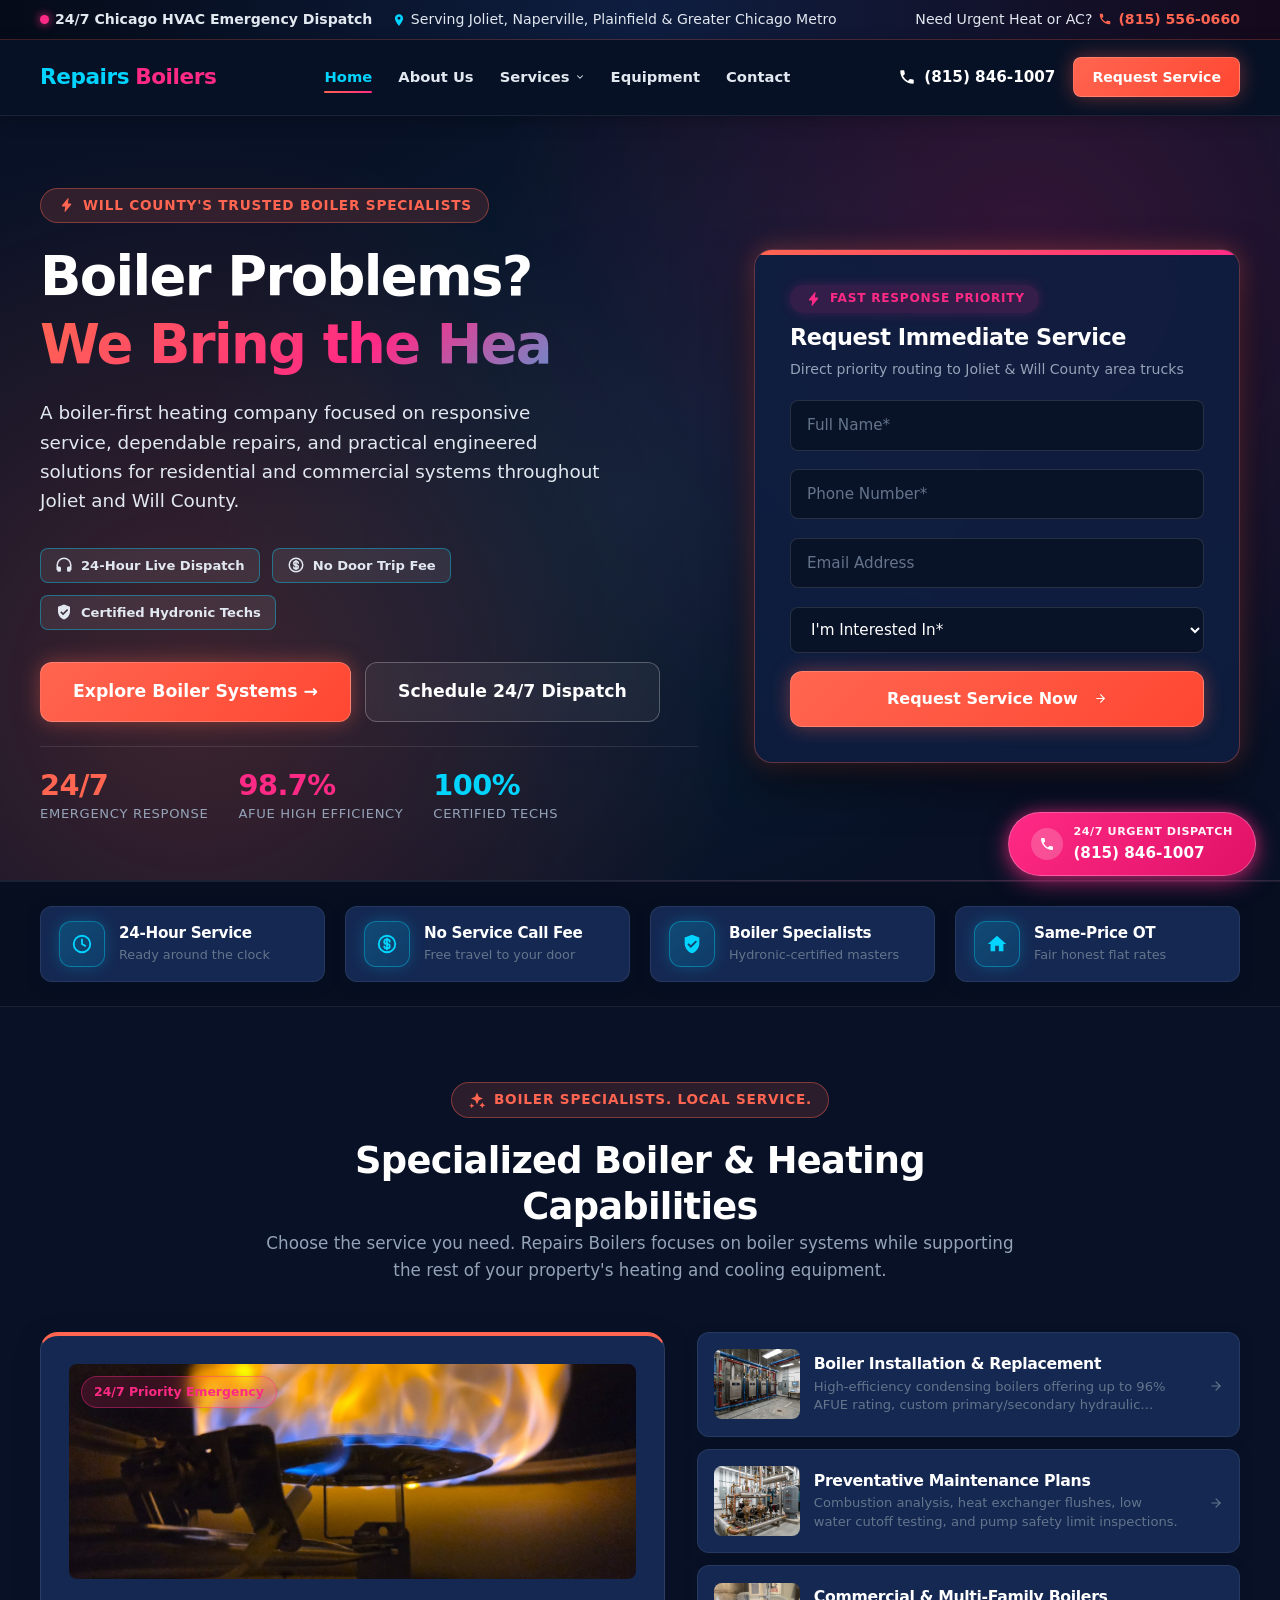
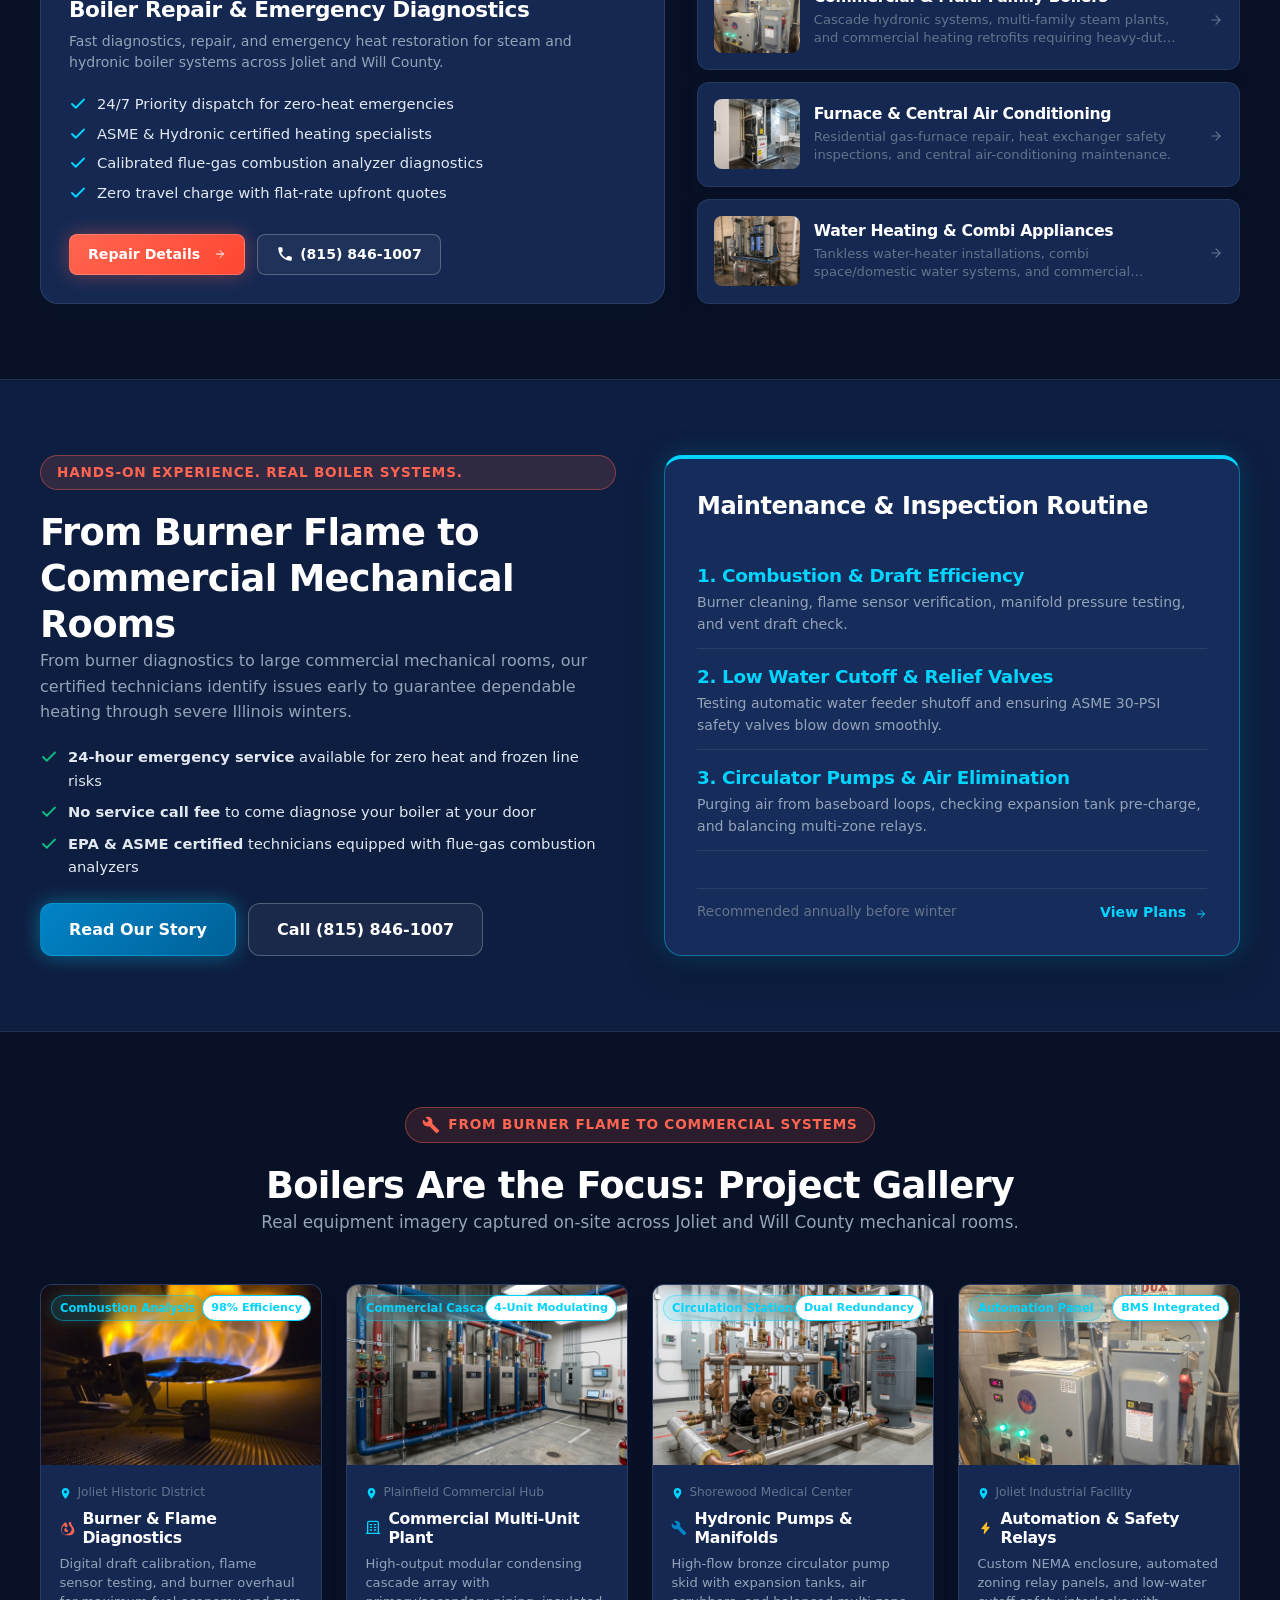
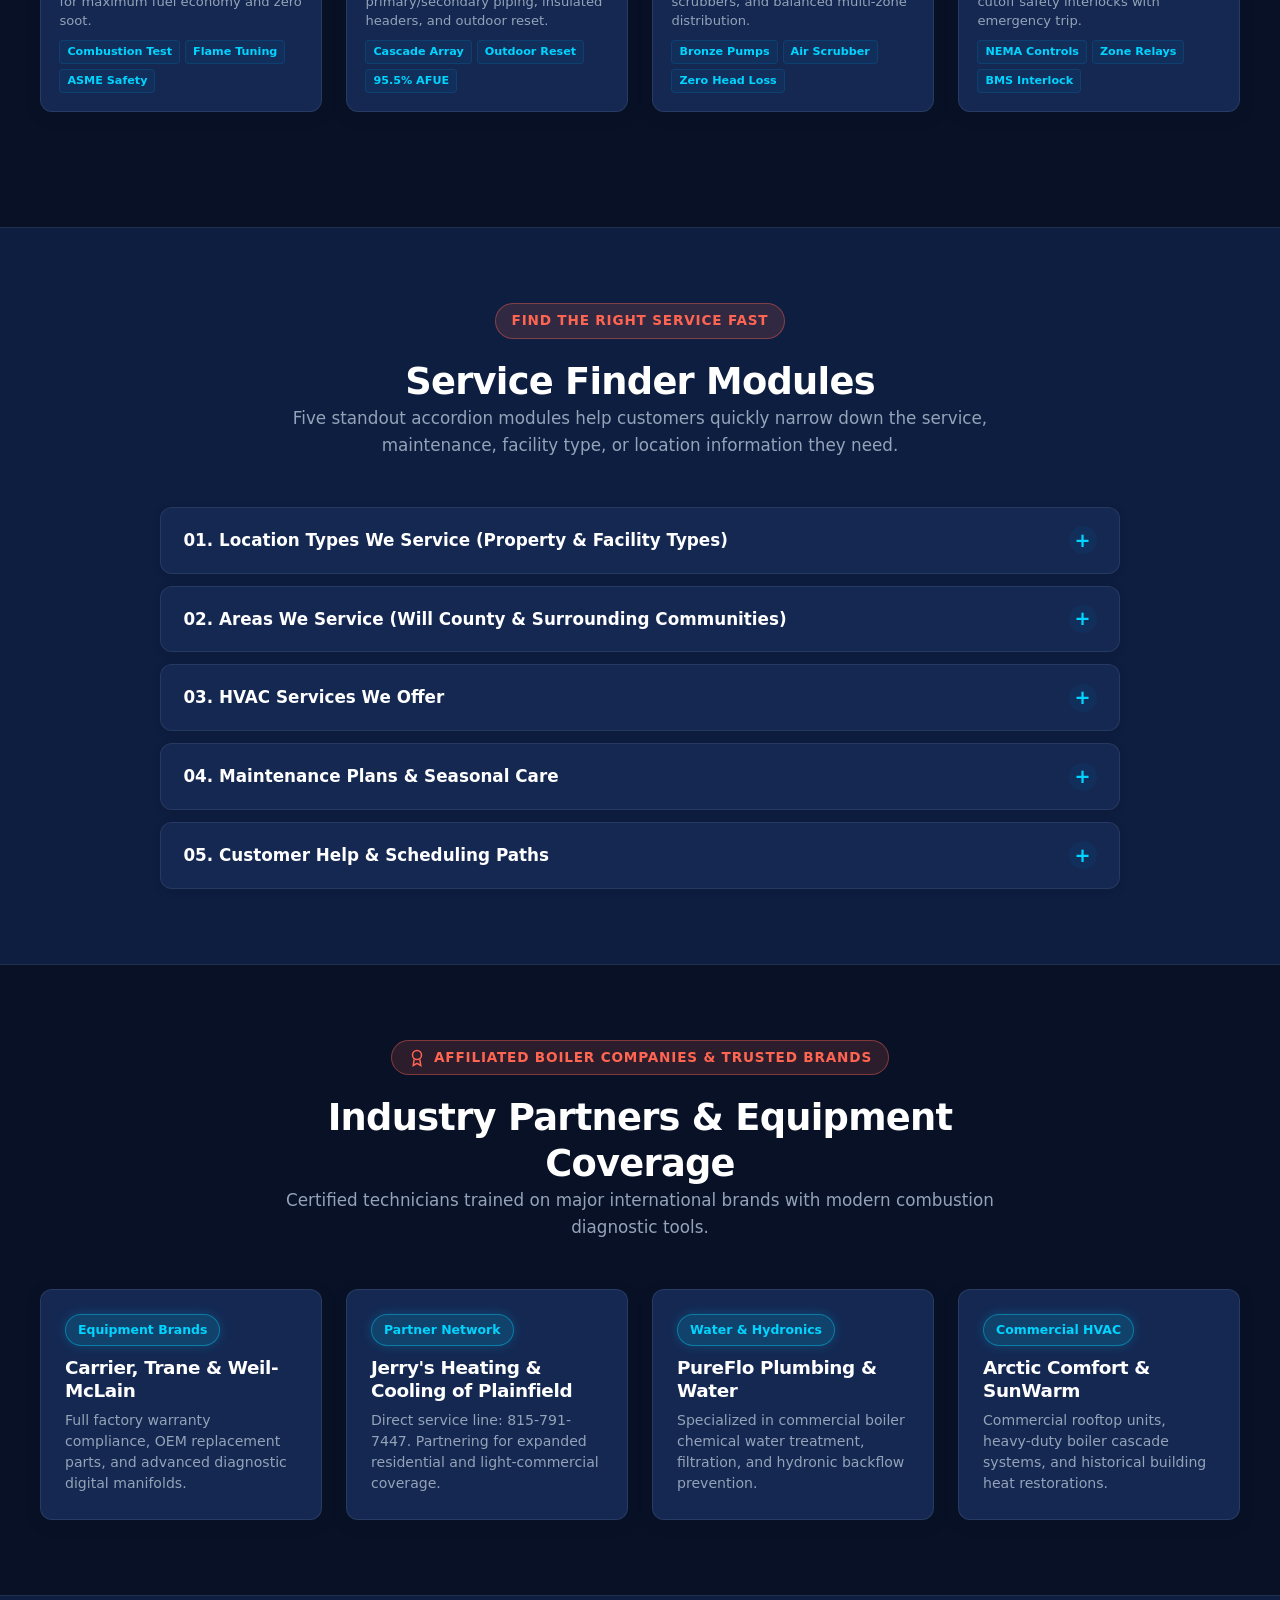
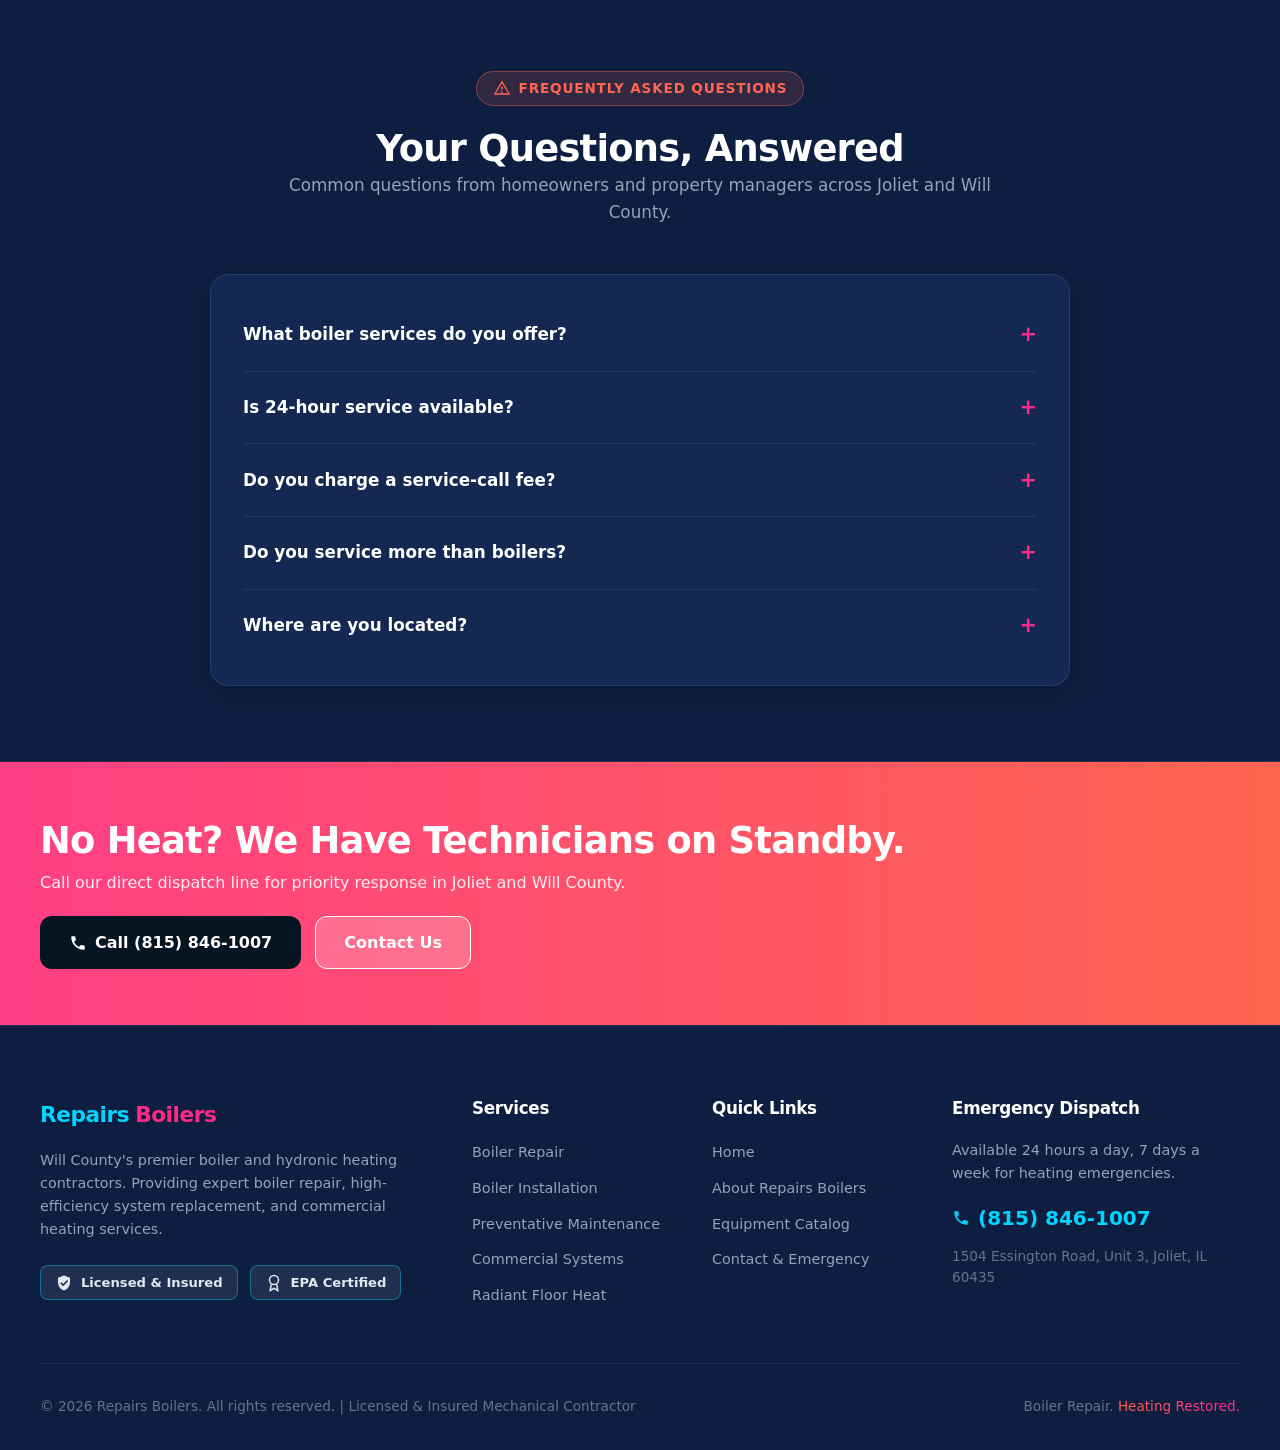
==== index.html @ 6d15a683 "feat: complete HVAC equipment service platform with vendor allocation & dynamic PDP" ====
<!DOCTYPE html>
<html lang="en">
<head>
  <meta charset="UTF-8">
  <meta name="viewport" content="width=device-width, initial-scale=1.0">
  <title>Repairs Boilers | Boiler Repair, Installation & Heating Service | Joliet, IL</title>
  <link rel="stylesheet" href="assets/css/style.css">
</head>
<body>

  <aside class="top-bar" aria-label="Emergency Announcement">
    <div class="container top-bar-inner">
      <div class="top-bar-info">
        <div class="top-bar-item">
          <span class="emergency-pulse"></span>
          <strong>24/7 Chicago HVAC Emergency Dispatch</strong>
        </div>
        <div class="top-bar-item">
          <span><svg class="svg-icon" style="color:var(--rich-blue-electric);"><use href="#icon-map-pin"></use></svg> Serving Joliet, Naperville, Plainfield &amp; Greater Chicago Metro</span>
        </div>
      </div>
      <div class="top-bar-item">
        <span>Need Urgent Heat or AC?</span>
        <a href="tel:8155560660" class="top-phone-link" id="topEmergencyCall">
          <svg class="svg-icon"><use href="#icon-phone"></use></svg> (815) 556-0660
        </a>
      </div>
    </div>
  </aside>

  <header class="site-header">
    <div class="container">
      <nav class="navbar">
        <a href="index.html" class="rb-brand">
          <span>Repairs</span><b>Boilers</b>
        </a>

        <ul class="nav-menu">
          <li><a href="index.html" class="nav-link active">Home</a></li>
          <li><a href="about.html" class="nav-link">About Us</a></li>
          <li class="nav-item-dropdown">
            <a href="services.html" class="nav-link nav-dropdown-trigger">Services <svg class="svg-icon nav-chevron" aria-hidden="true"><use href="#icon-chevron-down"></use></svg></a>
            <ul class="dropdown-menu">
              <li><a href="boiler-repair.html" class="dropdown-link">Boiler Repair</a></li>
              <li><a href="boiler-installation.html" class="dropdown-link">Boiler Installation</a></li>
              <li><a href="maintenance.html" class="dropdown-link">Preventative Maintenance</a></li>
              <li><a href="commercial-boilers.html" class="dropdown-link">Commercial Boilers</a></li>
            </ul>
          </li>
          <li><a href="products.html" class="nav-link">Equipment</a></li>
          <li><a href="contact.html" class="nav-link">Contact</a></li>
        </ul>

        <div class="header-actions">
          <a href="tel:8158461007" class="header-tel">
            <svg class="svg-icon" aria-hidden="true"><use href="#icon-phone"></use></svg>
            (815) 846-1007
          </a>
          <a href="contact.html" class="btn btn-primary btn-sm">Request Service</a>
          <button class="mobile-toggle" aria-label="Toggle menu">
            <svg viewBox="0 0 24 24" fill="none" stroke="currentColor" stroke-width="2"><path d="M3 12h18M3 6h18M3 18h18"/></svg>
          </button>
        </div>
      </nav>
    </div>
  </header>

  <div class="mobile-drawer">
    <a href="index.html" class="mobile-nav-link">Home</a>
    <a href="about.html" class="mobile-nav-link">About Us</a>
    <a href="services.html" class="mobile-nav-link">All Services</a>
    <a href="boiler-repair.html" class="mobile-nav-link mobile-sub-link">Boiler Repair</a>
    <a href="boiler-installation.html" class="mobile-nav-link mobile-sub-link">Boiler Installation</a>
    <a href="maintenance.html" class="mobile-nav-link mobile-sub-link">Maintenance Plans</a>
    <a href="commercial-boilers.html" class="mobile-nav-link mobile-sub-link">Commercial Boilers</a>
    <a href="products.html" class="mobile-nav-link">Equipment Catalog</a>
    <a href="contact.html" class="mobile-nav-link">Contact & Emergency</a>
    <div class="mobile-drawer-cta">
      <a href="tel:8158461007" class="btn btn-cyan btn-wide">Call (815) 846-1007</a>
      <a href="contact.html" class="btn btn-primary btn-wide">Request Fast Dispatch</a>
    </div>
  </div>

  <main>

    <section class="hero">
      <div class="container">
        <div class="hero-grid">
          <div>
            <div class="kicker">
              <svg class="svg-icon" aria-hidden="true"><use href="#icon-bolt"></use></svg>
              Will County's Trusted Boiler Specialists
            </div>
            <h1 class="hero-typewriter">
              <span id="type-line-1" class="type-line-primary">Boiler Problems?</span>
              <span id="type-line-2" class="type-line-accent">We Bring the Heat Back.</span>
            </h1>
            <p class="hero-lead">
              A boiler-first heating company focused on responsive service, dependable repairs, and practical engineered solutions for residential and commercial systems throughout Joliet and Will County.
            </p>

            <div class="trust-tags" style="margin-bottom: 2rem;">
              <span class="trust-tag">
                <svg class="svg-icon" aria-hidden="true"><use href="#icon-headphones"></use></svg>
                24-Hour Live Dispatch
              </span>
              <span class="trust-tag">
                <svg class="svg-icon" aria-hidden="true"><use href="#icon-dollar"></use></svg>
                No Door Trip Fee
              </span>
              <span class="trust-tag">
                <svg class="svg-icon" aria-hidden="true"><use href="#icon-shield"></use></svg>
                Certified Hydronic Techs
              </span>
            </div>

            <div class="hero-actions" style="margin-bottom: 24px;">
              <a href="tel:8158461007" class="btn btn-primary btn-lg">Explore Boiler Systems &rarr;</a>
              <a href="#quick-form" class="btn btn-outline btn-lg">Schedule 24/7 Dispatch</a>
            </div>

            <div class="hero-stat-row">
              <div class="hero-stat-item">
                <h3>24/7</h3>
                <p>Emergency Response</p>
              </div>
              <div class="hero-stat-item">
                <h3 style="color:var(--pink);">98.7%</h3>
                <p>AFUE High Efficiency</p>
              </div>
              <div class="hero-stat-item">
                <h3 style="color:var(--cyan);">100%</h3>
                <p>Certified Techs</p>
              </div>
            </div>
          </div>

          <div id="quick-form" class="hero-card-box">
            <span class="badge-pill badge-pink" style="font-size: 0.76rem; padding: 4px 14px; margin-bottom: 10px;">
              <svg class="svg-icon" aria-hidden="true"><use href="#icon-bolt"></use></svg>
              Fast Response Priority
            </span>
            <h3 style="font-size: 1.4rem; color: #fff; margin-bottom: 0.45rem; font-weight: 800;">Request Immediate Service</h3>
            <p style="font-size: 0.88rem; color: var(--text-muted); margin-bottom: 1.25rem;">Direct priority routing to Joliet &amp; Will County area trucks</p>

            <form data-service-form>
              <div class="form-group">
                <input class="field" type="text" required placeholder="Full Name*">
              </div>
              <div class="form-group">
                <input class="field" type="tel" required placeholder="Phone Number*">
              </div>
              <div class="form-group">
                <input class="field" type="email" placeholder="Email Address">
              </div>
              <div class="form-group">
                <select class="field" required>
                  <option value="">I'm Interested In*</option>
                  <option>Boiler Repair (No Heat)</option>
                  <option>Boiler Installation & Replacement</option>
                  <option>Preventative Maintenance</option>
                  <option>Gas Furnace Service</option>
                  <option>Central Air Service</option>
                  <option>Water Heating & Commercial Boilers</option>
                </select>
              </div>
              <button type="submit" class="btn btn-primary btn-wide" style="padding: 14px 24px;"><span>Request Service Now</span> <svg class="svg-icon" style="width:13px; height:13px; margin-left:6px;" aria-hidden="true"><use href="#icon-arrow-right"></use></svg></button>
              <div class="form-status" style="display:none; margin-top:12px; font-size:0.85rem; color:#34d399;"></div>
            </form>
          </div>
        </div>
      </div>
    </section>

    <div class="quick-benefits-bar">
      <div class="container" id="quick-benefits-container">

      </div>
    </div>

    <section class="section section-dark">
      <div class="container">
        <div class="section-header">
          <div class="kicker">
            <svg class="svg-icon" aria-hidden="true"><use href="#icon-sparkles"></use></svg>
            Boiler Specialists. Local Service.
          </div>
          <h2>Specialized Boiler & Heating Capabilities</h2>
          <p>Choose the service you need. Repairs Boilers focuses on boiler systems while supporting the rest of your property's heating and cooling equipment.</p>
        </div>

        <div id="services-container">

        </div>
      </div>
    </section>

    <section class="section section-navy">
      <div class="container">
        <div class="grid grid-2" style="align-items:stretch; gap: 3rem;">
          <div style="display:flex; flex-direction:column; justify-content:center;">
            <div class="kicker">Hands-On Experience. Real Boiler Systems.</div>
            <h2>From Burner Flame to Commercial Mechanical Rooms</h2>
            <p style="margin-bottom: 1.25rem;">
              From burner diagnostics to large commercial mechanical rooms, our certified technicians identify issues early to guarantee dependable heating through severe Illinois winters.
            </p>

            <ul class="checklist" style="margin: 0 0 1.5rem 0; gap: 8px;">
              <li>
                <svg class="svg-icon" aria-hidden="true"><use href="#icon-check"></use></svg>
                <span><strong>24-hour emergency service</strong> available for zero heat and frozen line risks</span>
              </li>
              <li>
                <svg class="svg-icon" aria-hidden="true"><use href="#icon-check"></use></svg>
                <span><strong>No service call fee</strong> to come diagnose your boiler at your door</span>
              </li>
              <li>
                <svg class="svg-icon" aria-hidden="true"><use href="#icon-check"></use></svg>
                <span><strong>EPA & ASME certified</strong> technicians equipped with flue-gas combustion analyzers</span>
              </li>
            </ul>

            <div style="display:flex; gap:12px; align-items:center;">
              <a href="about.html" class="btn btn-cyan">Read Our Story</a>
              <a href="tel:8158461007" class="btn btn-outline">Call (815) 846-1007</a>
            </div>
          </div>

          <div class="card card-highlight" style="display:flex; flex-direction:column; justify-content:space-between; padding: 2rem;">
            <h3 style="margin-bottom: 1.25rem;">Maintenance & Inspection Routine</h3>
            <div style="display:flex; flex-direction:column; gap:16px;">
              <div style="padding-bottom:12px; border-bottom:1px solid var(--line);">
                <h4 style="color:var(--cyan); margin-bottom:4px;">1. Combustion & Draft Efficiency</h4>
                <p style="font-size:0.88rem; margin:0;">Burner cleaning, flame sensor verification, manifold pressure testing, and vent draft check.</p>
              </div>
              <div style="padding-bottom:12px; border-bottom:1px solid var(--line);">
                <h4 style="color:var(--cyan); margin-bottom:4px;">2. Low Water Cutoff & Relief Valves</h4>
                <p style="font-size:0.88rem; margin:0;">Testing automatic water feeder shutoff and ensuring ASME 30-PSI safety valves blow down smoothly.</p>
              </div>
              <div style="padding-bottom:12px; border-bottom:1px solid var(--line);">
                <h4 style="color:var(--cyan); margin-bottom:4px;">3. Circulator Pumps & Air Elimination</h4>
                <p style="font-size:0.88rem; margin:0;">Purging air from baseboard loops, checking expansion tank pre-charge, and balancing multi-zone relays.</p>
              </div>
            </div>
            <div style="margin-top:14px; padding-top:12px; border-top:1px solid var(--line); display:flex; justify-content:space-between; align-items:center;">
              <span style="font-size:0.85rem; color:var(--text-dim);">Recommended annually before winter</span>
              <a href="maintenance.html" style="color:var(--cyan); font-weight:700; font-size:0.88rem;"><span>View Plans </span> <svg class="svg-icon" style="width:12px; height:12px; margin-left:4px;" aria-hidden="true"><use href="#icon-arrow-right"></use></svg></a>
            </div>
          </div>
        </div>
      </div>
    </section>

    <section class="section section-dark">
      <div class="container">
        <div class="section-header">
          <div class="kicker">
            <svg class="svg-icon" aria-hidden="true"><use href="#icon-tools"></use></svg>
            From Burner Flame to Commercial Systems
          </div>
          <h2>Boilers Are the Focus: Project Gallery</h2>
          <p>Real equipment imagery captured on-site across Joliet and Will County mechanical rooms.</p>
        </div>

        <div class="photo-gallery-grid" id="gallery-container">

          <div class="gallery-project-card" data-index="0" tabindex="0" role="button" aria-label="Burner &amp; Flame Diagnostics">
            <div class="gallery-project-thumb">
              <img src="assets/images/boiler-img-1.jpg" alt="Boiler burner flame combustion analysis and sensor calibration" loading="lazy">
              <span class="badge gallery-badge">Combustion Analysis</span>
              <span class="gallery-metric-pill">98% Efficiency</span>
              <div class="gallery-hover-overlay">
                <span class="gallery-zoom-action">
                  <svg class="svg-icon" style="width:16px; height:16px;" aria-hidden="true"><use href="#icon-search"></use></svg>
                  <span>View Detail</span>
                </span>
              </div>
            </div>
            <div class="gallery-project-body">
              <div class="gallery-project-meta">
                <svg class="svg-icon" style="color:var(--cyan); width:13px; height:13px;" aria-hidden="true"><use href="#icon-map-pin"></use></svg>
                <span>Joliet Historic District</span>
              </div>
              <h4>
                <svg class="svg-icon" style="color:var(--coral); width:16px; height:16px; flex-shrink:0;" aria-hidden="true"><use href="#icon-fire"></use></svg>
                <span>Burner &amp; Flame Diagnostics</span>
              </h4>
              <p>Digital draft calibration, flame sensor testing, and burner overhaul for maximum fuel economy and zero soot.</p>
              <div class="gallery-tags">
                <span class="gallery-tag">Combustion Test</span>
                <span class="gallery-tag">Flame Tuning</span>
                <span class="gallery-tag">ASME Safety</span>
              </div>
            </div>
          </div>

          <div class="gallery-project-card" data-index="1" tabindex="0" role="button" aria-label="Commercial Multi-Unit Plant">
            <div class="gallery-project-thumb">
              <img src="assets/images/boiler-cascade.jpg" alt="Commercial multi-unit cascade boiler plant mechanical room" loading="lazy">
              <span class="badge gallery-badge">Commercial Cascade</span>
              <span class="gallery-metric-pill">4-Unit Modulating</span>
              <div class="gallery-hover-overlay">
                <span class="gallery-zoom-action">
                  <svg class="svg-icon" style="width:16px; height:16px;" aria-hidden="true"><use href="#icon-search"></use></svg>
                  <span>View Detail</span>
                </span>
              </div>
            </div>
            <div class="gallery-project-body">
              <div class="gallery-project-meta">
                <svg class="svg-icon" style="color:var(--cyan); width:13px; height:13px;" aria-hidden="true"><use href="#icon-map-pin"></use></svg>
                <span>Plainfield Commercial Hub</span>
              </div>
              <h4>
                <svg class="svg-icon" style="color:var(--cyan); width:16px; height:16px; flex-shrink:0;" aria-hidden="true"><use href="#icon-building"></use></svg>
                <span>Commercial Multi-Unit Plant</span>
              </h4>
              <p>High-output modular condensing cascade array with primary/secondary piping, insulated headers, and outdoor reset.</p>
              <div class="gallery-tags">
                <span class="gallery-tag">Cascade Array</span>
                <span class="gallery-tag">Outdoor Reset</span>
                <span class="gallery-tag">95.5% AFUE</span>
              </div>
            </div>
          </div>

          <div class="gallery-project-card" data-index="2" tabindex="0" role="button" aria-label="Hydronic Pumps &amp; Manifolds">
            <div class="gallery-project-thumb">
              <img src="assets/images/boiler-pumps.jpg" alt="Commercial hydronic circulation pumps and manifold array" loading="lazy">
              <span class="badge gallery-badge">Circulation Stations</span>
              <span class="gallery-metric-pill">Dual Redundancy</span>
              <div class="gallery-hover-overlay">
                <span class="gallery-zoom-action">
                  <svg class="svg-icon" style="width:16px; height:16px;" aria-hidden="true"><use href="#icon-search"></use></svg>
                  <span>View Detail</span>
                </span>
              </div>
            </div>
            <div class="gallery-project-body">
              <div class="gallery-project-meta">
                <svg class="svg-icon" style="color:var(--cyan); width:13px; height:13px;" aria-hidden="true"><use href="#icon-map-pin"></use></svg>
                <span>Shorewood Medical Center</span>
              </div>
              <h4>
                <svg class="svg-icon" style="color:var(--blue); width:16px; height:16px; flex-shrink:0;" aria-hidden="true"><use href="#icon-tools"></use></svg>
                <span>Hydronic Pumps &amp; Manifolds</span>
              </h4>
              <p>High-flow bronze circulator pump skid with expansion tanks, air scrubbers, and balanced multi-zone distribution.</p>
              <div class="gallery-tags">
                <span class="gallery-tag">Bronze Pumps</span>
                <span class="gallery-tag">Air Scrubber</span>
                <span class="gallery-tag">Zero Head Loss</span>
              </div>
            </div>
          </div>

          <div class="gallery-project-card" data-index="3" tabindex="0" role="button" aria-label="Automation &amp; Safety Relays">
            <div class="gallery-project-thumb">
              <img src="assets/images/boiler-img-9.jpg" alt="Mechanical room electrical controls and automation panel" loading="lazy">
              <span class="badge gallery-badge">Automation Panel</span>
              <span class="gallery-metric-pill">BMS Integrated</span>
              <div class="gallery-hover-overlay">
                <span class="gallery-zoom-action">
                  <svg class="svg-icon" style="width:16px; height:16px;" aria-hidden="true"><use href="#icon-search"></use></svg>
                  <span>View Detail</span>
                </span>
              </div>
            </div>
            <div class="gallery-project-body">
              <div class="gallery-project-meta">
                <svg class="svg-icon" style="color:var(--cyan); width:13px; height:13px;" aria-hidden="true"><use href="#icon-map-pin"></use></svg>
                <span>Joliet Industrial Facility</span>
              </div>
              <h4>
                <svg class="svg-icon" style="color:var(--yellow); width:16px; height:16px; flex-shrink:0;" aria-hidden="true"><use href="#icon-bolt"></use></svg>
                <span>Automation &amp; Safety Relays</span>
              </h4>
              <p>Custom NEMA enclosure, automated zoning relay panels, and low-water cutoff safety interlocks with emergency trip.</p>
              <div class="gallery-tags">
                <span class="gallery-tag">NEMA Controls</span>
                <span class="gallery-tag">Zone Relays</span>
                <span class="gallery-tag">BMS Interlock</span>
              </div>
            </div>
          </div>
        </div>
      </div>
    </section>

    <section class="section section-navy accordion-zone">
      <div class="container" style="max-width: 960px;">
        <div class="section-header">
          <div class="kicker">Find the Right Service Fast</div>
          <h2>Service Finder Modules</h2>
          <p>Five standout accordion modules help customers quickly narrow down the service, maintenance, facility type, or location information they need.</p>
        </div>

        <div class="accordion-group" id="accordion-modules-container">

        </div>
      </div>
    </section>

    <section class="section section-dark">
      <div class="container">
        <div class="section-header">
          <div class="kicker">
            <svg class="svg-icon" aria-hidden="true"><use href="#icon-award"></use></svg>
            Affiliated Boiler Companies & Trusted Brands
          </div>
          <h2>Industry Partners & Equipment Coverage</h2>
          <p>Certified technicians trained on major international brands with modern combustion diagnostic tools.</p>
        </div>

        <div class="partner-card-grid" id="partners-container">

        </div>
      </div>
    </section>

    <section class="section section-navy">
      <div class="container" style="max-width: 860px;">
        <div class="section-header">
          <div class="kicker">
            <svg class="svg-icon" aria-hidden="true"><use href="#icon-alert"></use></svg>
            Frequently Asked Questions
          </div>
          <h2>Your Questions, Answered</h2>
          <p>Common questions from homeowners and property managers across Joliet and Will County.</p>
        </div>

        <div class="card" id="faq-container" style="padding: 1.5rem 2rem;">

        </div>
      </div>
    </section>

    <section style="padding: 3.5rem 0; background: linear-gradient(90deg, #ff3f84, #ff6550); color:var(--white);">
      <div class="container" style="display:flex; justify-content:space-between; align-items:center; flex-wrap:wrap; gap:20px;">
        <div>
          <h2 style="color:var(--white); margin-bottom:6px;">No Heat? We Have Technicians on Standby.</h2>
          <p style="color:rgba(255,255,255,0.9); margin:0;">Call our direct dispatch line for priority response in Joliet and Will County.</p>
        </div>
        <div class="hero-actions">
          <a href="tel:8158461007" class="btn" style="background:#061522; color:var(--white); display:inline-flex; align-items:center; gap:8px;">
            <svg class="svg-icon" aria-hidden="true"><use href="#icon-phone"></use></svg>
            Call (815) 846-1007
          </a>
          <a href="contact.html" class="btn" style="background:rgba(255,255,255,0.2); color:var(--white); border:1px solid #fff;">Contact Us</a>
        </div>
      </div>
    </section>

  <div id="galleryModal" class="gallery-modal" aria-hidden="true">
    <div class="gallery-modal-backdrop"></div>
    <div class="gallery-modal-content">
      <button class="gallery-modal-close" type="button" aria-label="Close modal">
        <svg class="svg-icon" style="width:20px; height:20px;" aria-hidden="true"><use href="#icon-close"></use></svg>
      </button>
      <div class="gallery-modal-media">
        <img id="galleryModalImg" src="" alt="">
      </div>
      <div class="gallery-modal-info">
        <div id="galleryModalMeta" class="gallery-project-meta"></div>
        <h3 id="galleryModalTitle"></h3>
        <p id="galleryModalDesc"></p>
        <div id="galleryModalDetails" class="gallery-modal-details"></div>
        <div id="galleryModalTags" class="gallery-tags"></div>
      </div>
    </div>
  </div>

  </main>

  <footer class="site-footer">
    <div class="container">
      <div class="footer-grid">
        <div class="footer-col">
          <a href="index.html" class="rb-brand" style="margin-bottom: 1rem;">
            <span>Repairs</span><b>Boilers</b>
          </a>
          <p style="font-size:0.9rem; line-height:1.6; margin-bottom:1.5rem;">
            Will County's premier boiler and hydronic heating contractors. Providing expert boiler repair, high-efficiency system replacement, and commercial heating services.
          </p>
          <div class="trust-tags">
            <span class="trust-tag">
              <svg class="svg-icon" aria-hidden="true"><use href="#icon-shield"></use></svg>
              Licensed & Insured
            </span>
            <span class="trust-tag">
              <svg class="svg-icon" aria-hidden="true"><use href="#icon-award"></use></svg>
              EPA Certified
            </span>
          </div>
        </div>

        <div class="footer-col">
          <h4>Services</h4>
          <ul class="footer-links">
            <li><a href="boiler-repair.html">Boiler Repair</a></li>
            <li><a href="boiler-installation.html">Boiler Installation</a></li>
            <li><a href="maintenance.html">Preventative Maintenance</a></li>
            <li><a href="commercial-boilers.html">Commercial Systems</a></li>
            <li><a href="products.html">Radiant Floor Heat</a></li>
          </ul>
        </div>

        <div class="footer-col">
          <h4>Quick Links</h4>
          <ul class="footer-links">
            <li><a href="index.html">Home</a></li>
            <li><a href="about.html">About Repairs Boilers</a></li>
            <li><a href="products.html">Equipment Catalog</a></li>
            <li><a href="contact.html">Contact & Emergency</a></li>
          </ul>
        </div>

        <div class="footer-col">
          <h4>Emergency Dispatch</h4>
          <p style="font-size:0.9rem; margin-bottom:1rem;">Available 24 hours a day, 7 days a week for heating emergencies.</p>
          <a href="tel:8158461007" style="font-size:1.25rem; font-weight:900; color:var(--cyan); display:flex; align-items:center; gap:8px; margin-bottom:0.75rem;">
            <svg class="svg-icon" aria-hidden="true"><use href="#icon-phone"></use></svg>
            (815) 846-1007
          </a>
          <p style="font-size:0.85rem; color:var(--text-dim);">1504 Essington Road, Unit 3, Joliet, IL 60435</p>
        </div>
      </div>

      <div class="footer-bottom">
        <span>© 2026 Repairs Boilers. All rights reserved. | Licensed & Insured Mechanical Contractor</span>
        <span>Boiler Repair. <span class="gradient-text">Heating Restored.</span></span>
      </div>
    </div>
  </footer>

  <a href="tel:8158461007" class="floating-hotline" id="floatingHotline" aria-label="Call 24/7 Urgent Dispatch">
    <span class="floating-hotline-icon">
      <svg class="svg-icon" aria-hidden="true"><use href="#icon-phone"></use></svg>
    </span>
    <span>
      <span style="font-size: 0.7rem; letter-spacing: 0.05em; display: block; opacity: 0.95;">24/7 URGENT DISPATCH</span>
      <strong style="font-size: 0.95rem;">(815) 846-1007</strong>
    </span>
  </a>

  <script src="assets/js/icons.js"></script>
  <script src="assets/js/data.js"></script>
  <script src="assets/js/render.js"></script>
  <script src="assets/js/navigation.js"></script>
  <script src="assets/js/accordion.js"></script>
  <script src="assets/js/forms.js"></script>
  <script src="assets/js/typewriter.js"></script>
  <script src="assets/js/main.js"></script>
</body>
</html>
---- assets/css/style.css ----
@import url('variables.css');
@import url('base.css');
@import url('components.css');
@import url('nav.css');
@import url('accordion.css');
@import url('pages.css');
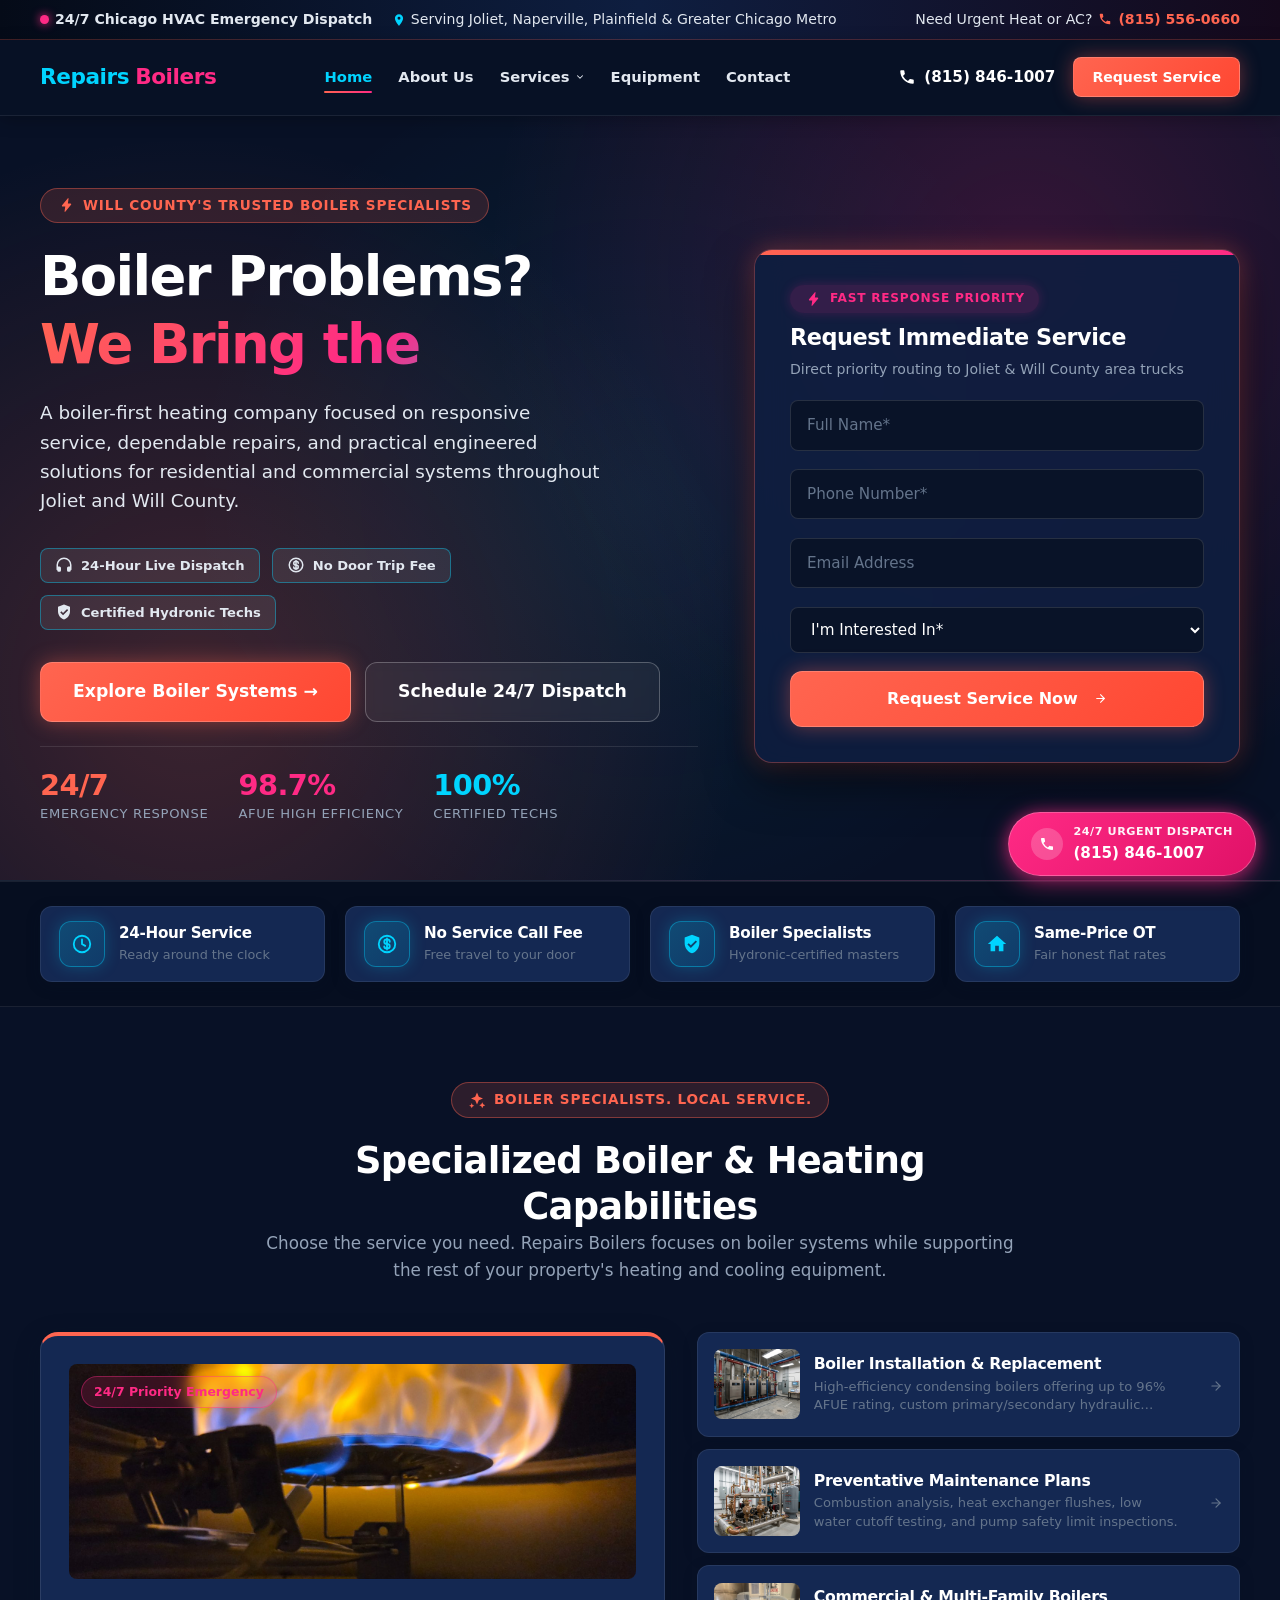
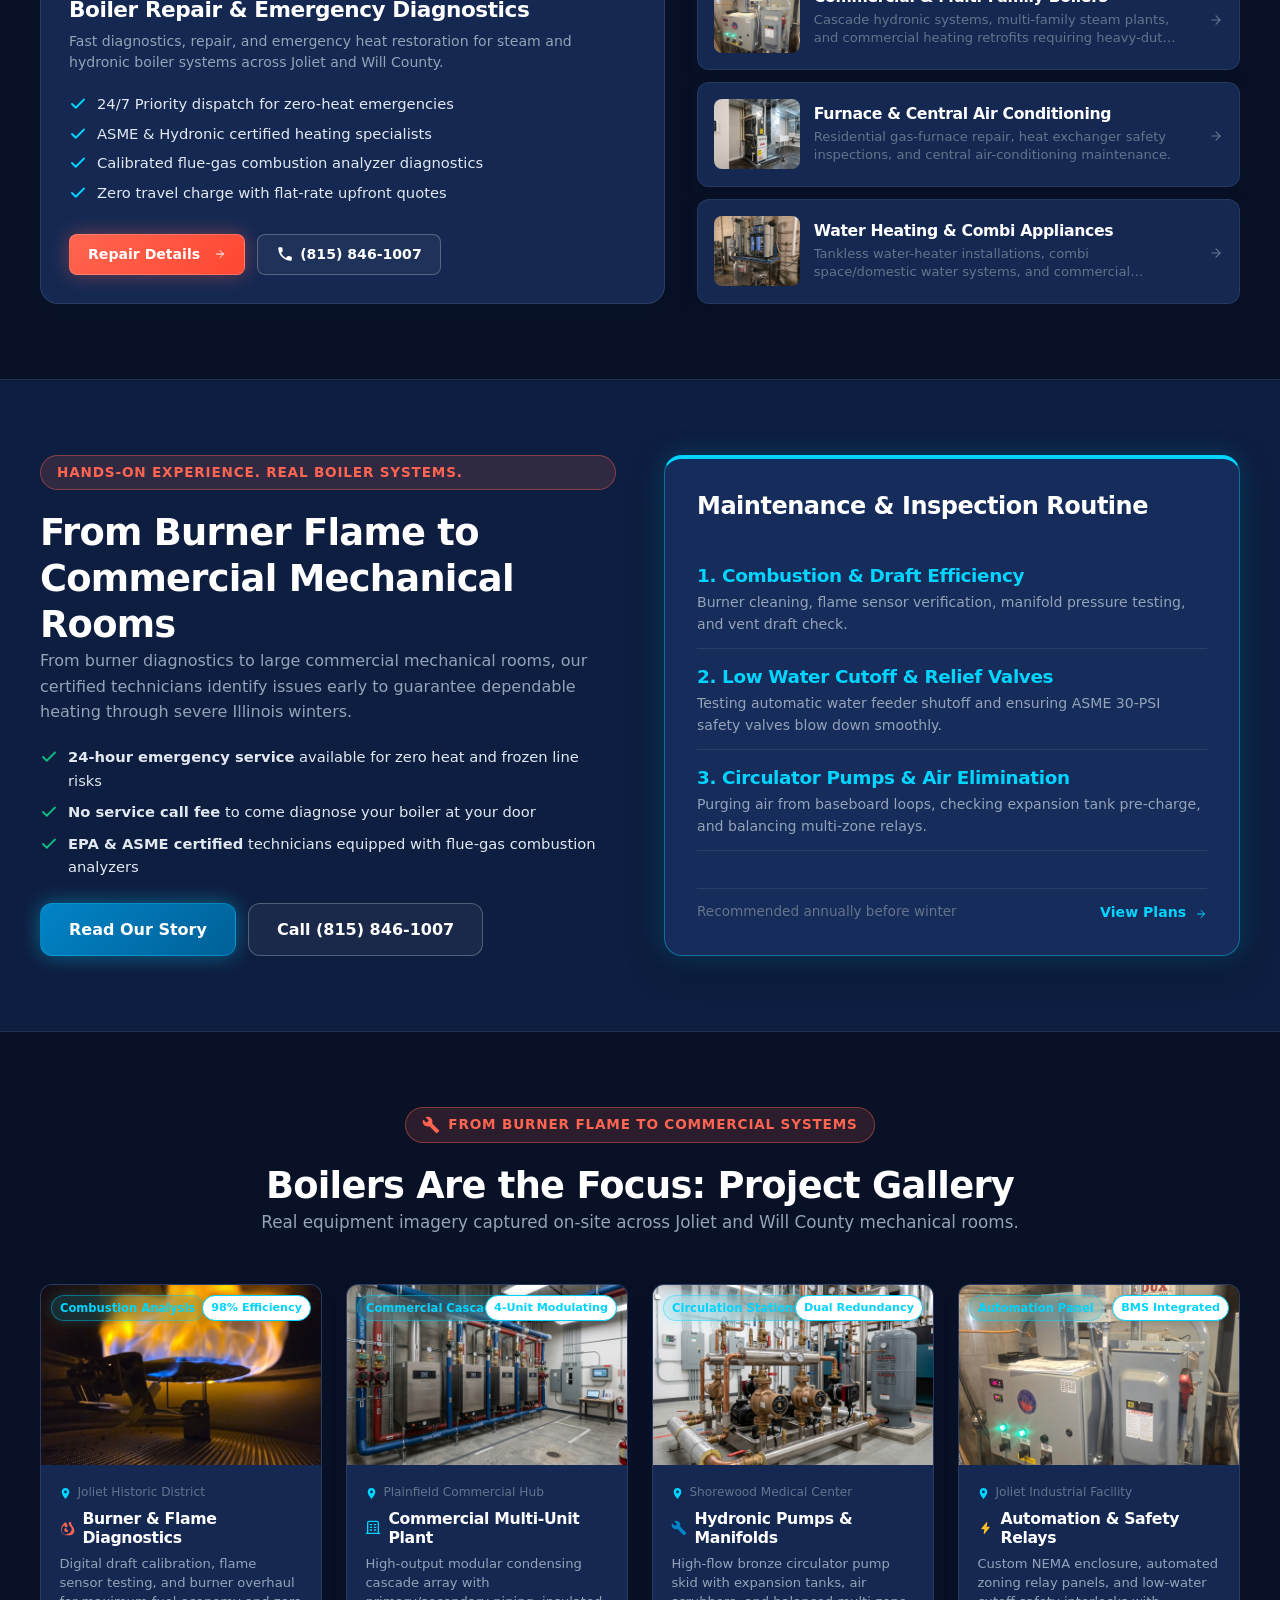
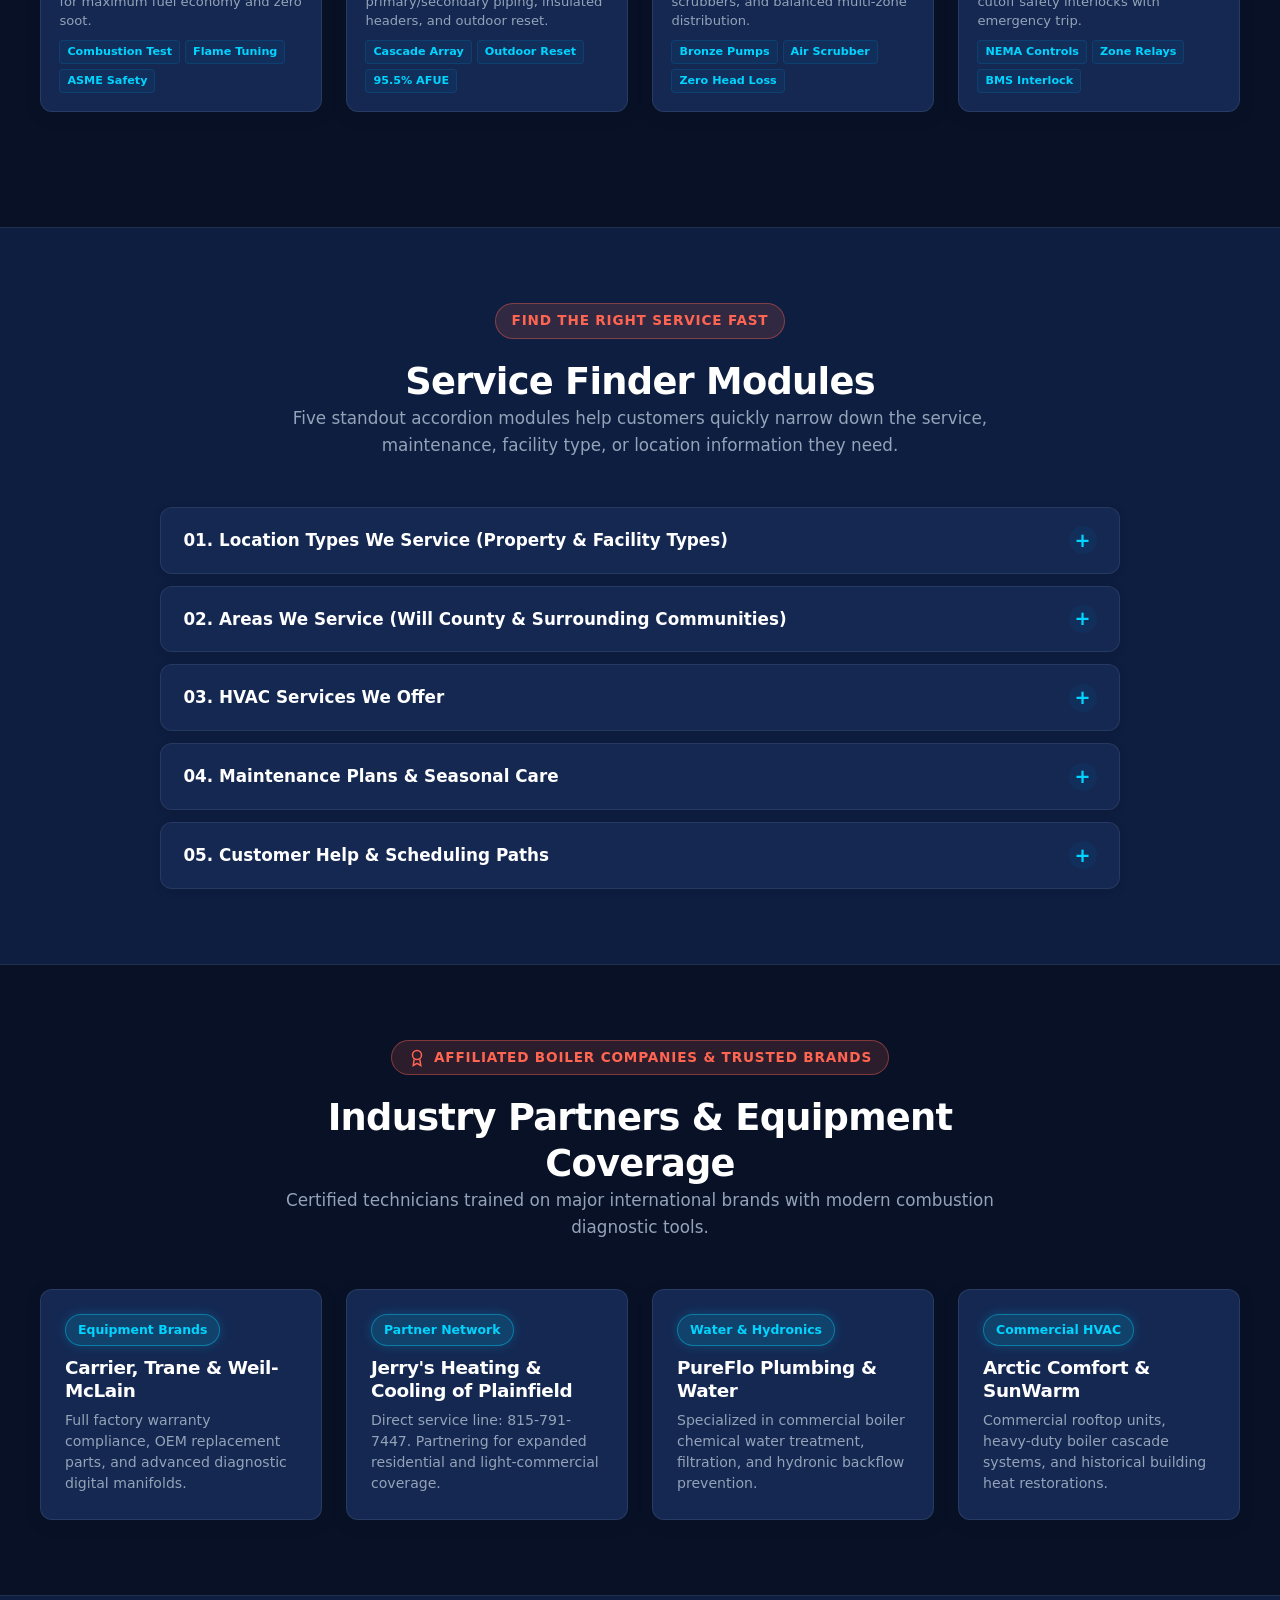
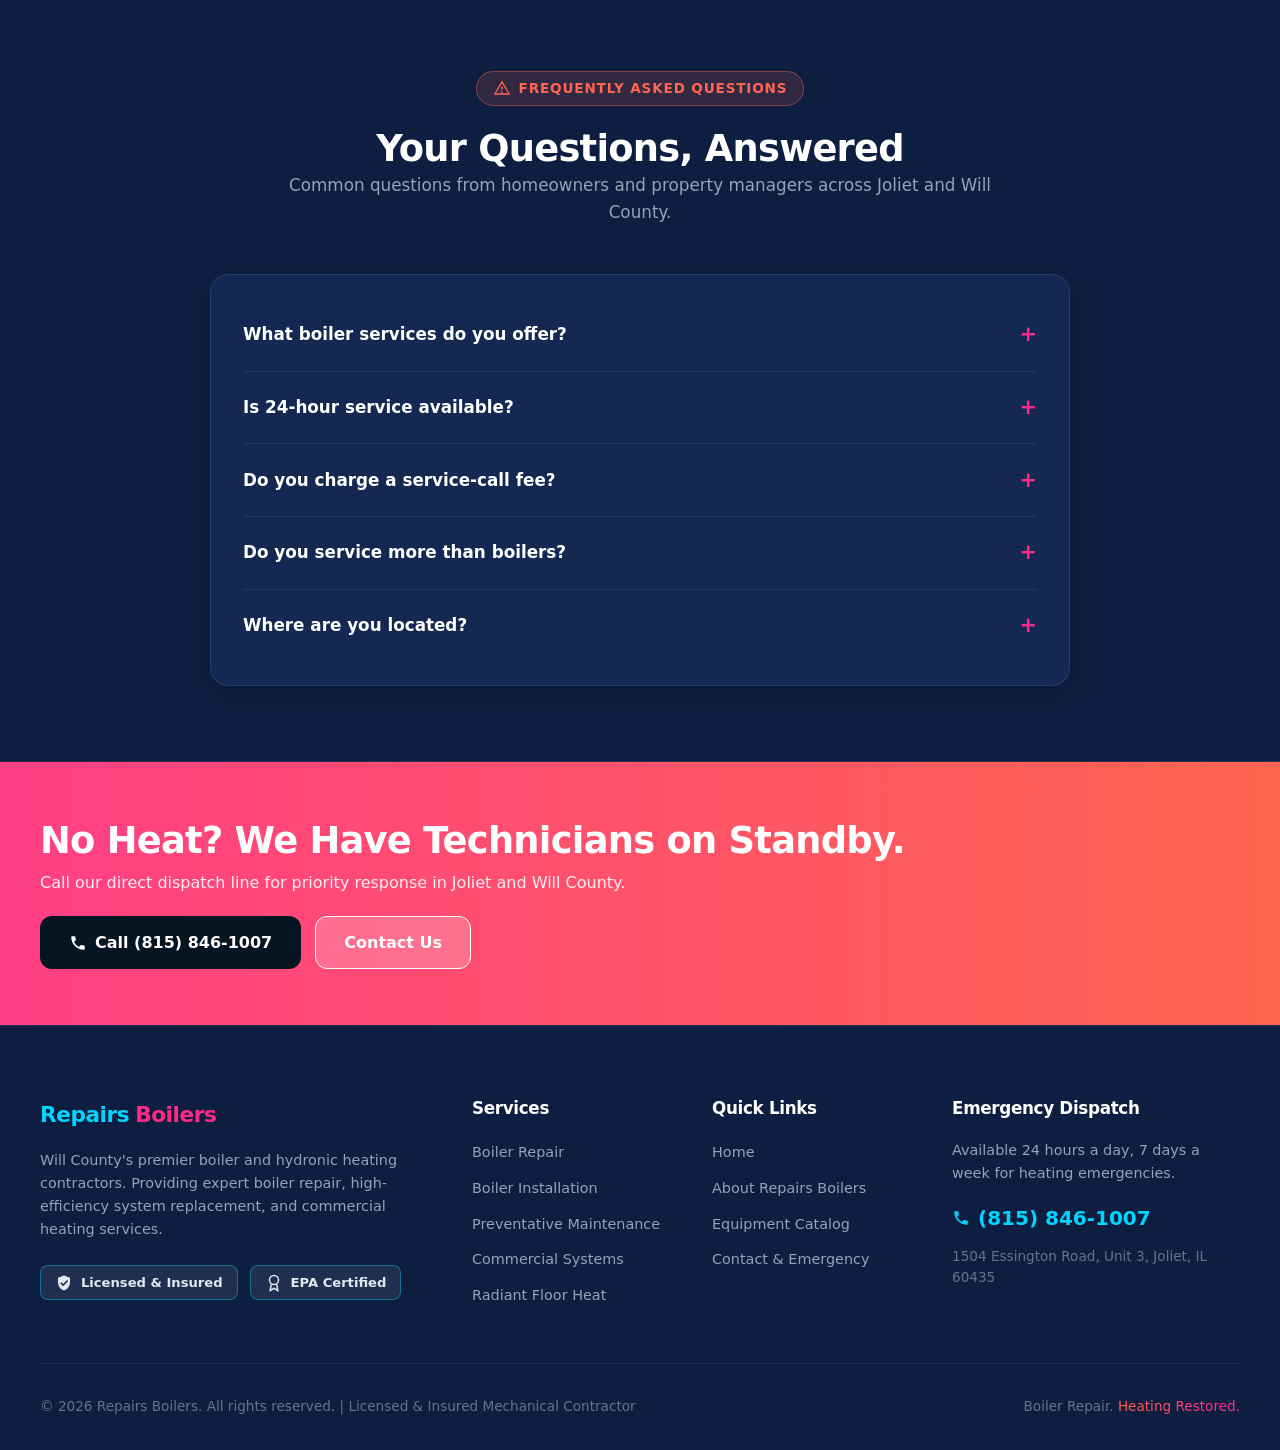
==== commit e4c246e1: "fix(nav): synchronize header, topbar, and mobile drawer across all HTML pages" ====
--- a/index.html
+++ b/index.html
@@ -28,7 +28,7 @@
     </div>
   </aside>
 
-  <header class="site-header">
+    <header class="site-header">
     <div class="container">
       <nav class="navbar">
         <a href="index.html" class="rb-brand">
@@ -65,8 +65,8 @@
     </div>
   </header>
 
-  <div class="mobile-drawer">
-    <a href="index.html" class="mobile-nav-link">Home</a>
+    <div class="mobile-drawer">
+    <a href="index.html" class="mobile-nav-link active">Home</a>
     <a href="about.html" class="mobile-nav-link">About Us</a>
     <a href="services.html" class="mobile-nav-link">All Services</a>
     <a href="boiler-repair.html" class="mobile-nav-link mobile-sub-link">Boiler Repair</a>
@@ -74,7 +74,7 @@
     <a href="maintenance.html" class="mobile-nav-link mobile-sub-link">Maintenance Plans</a>
     <a href="commercial-boilers.html" class="mobile-nav-link mobile-sub-link">Commercial Boilers</a>
     <a href="products.html" class="mobile-nav-link">Equipment Catalog</a>
-    <a href="contact.html" class="mobile-nav-link">Contact & Emergency</a>
+    <a href="contact.html" class="mobile-nav-link">Contact &amp; Emergency</a>
     <div class="mobile-drawer-cta">
       <a href="tel:8158461007" class="btn btn-cyan btn-wide">Call (815) 846-1007</a>
       <a href="contact.html" class="btn btn-primary btn-wide">Request Fast Dispatch</a>
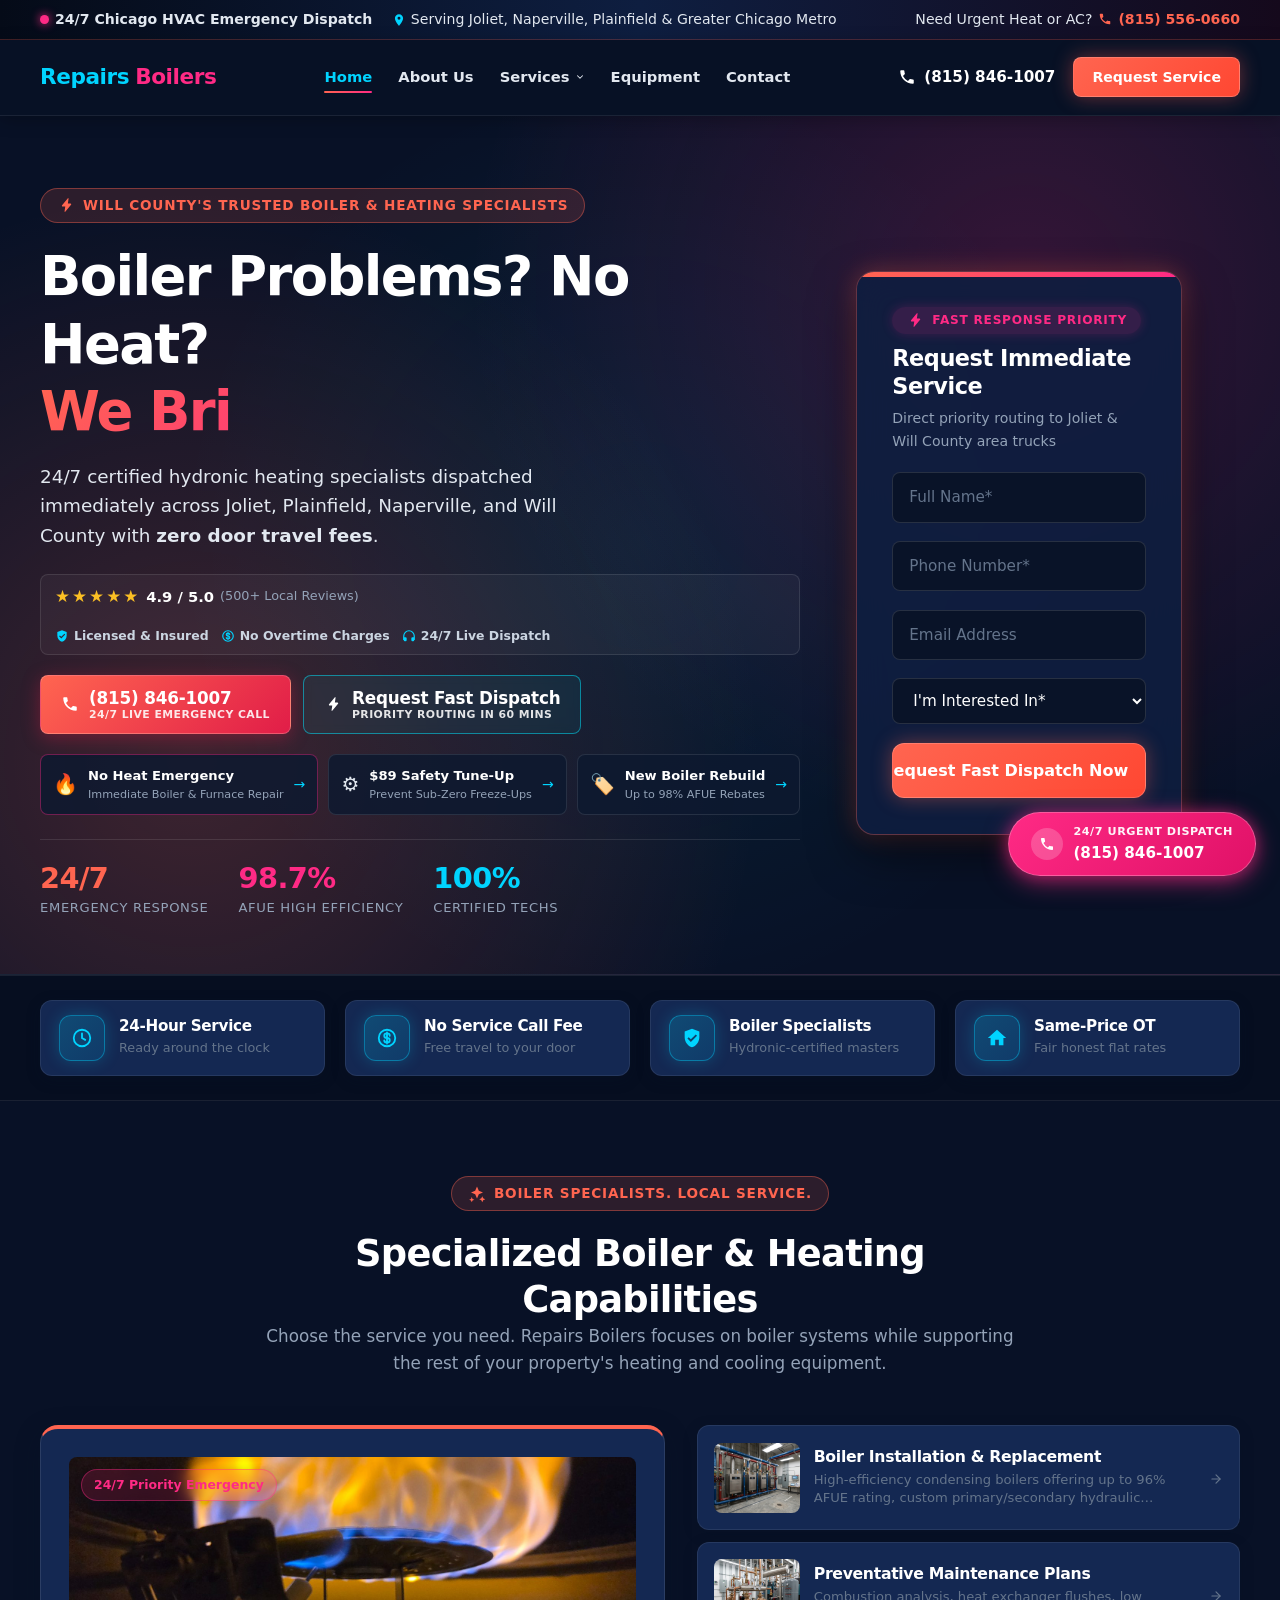
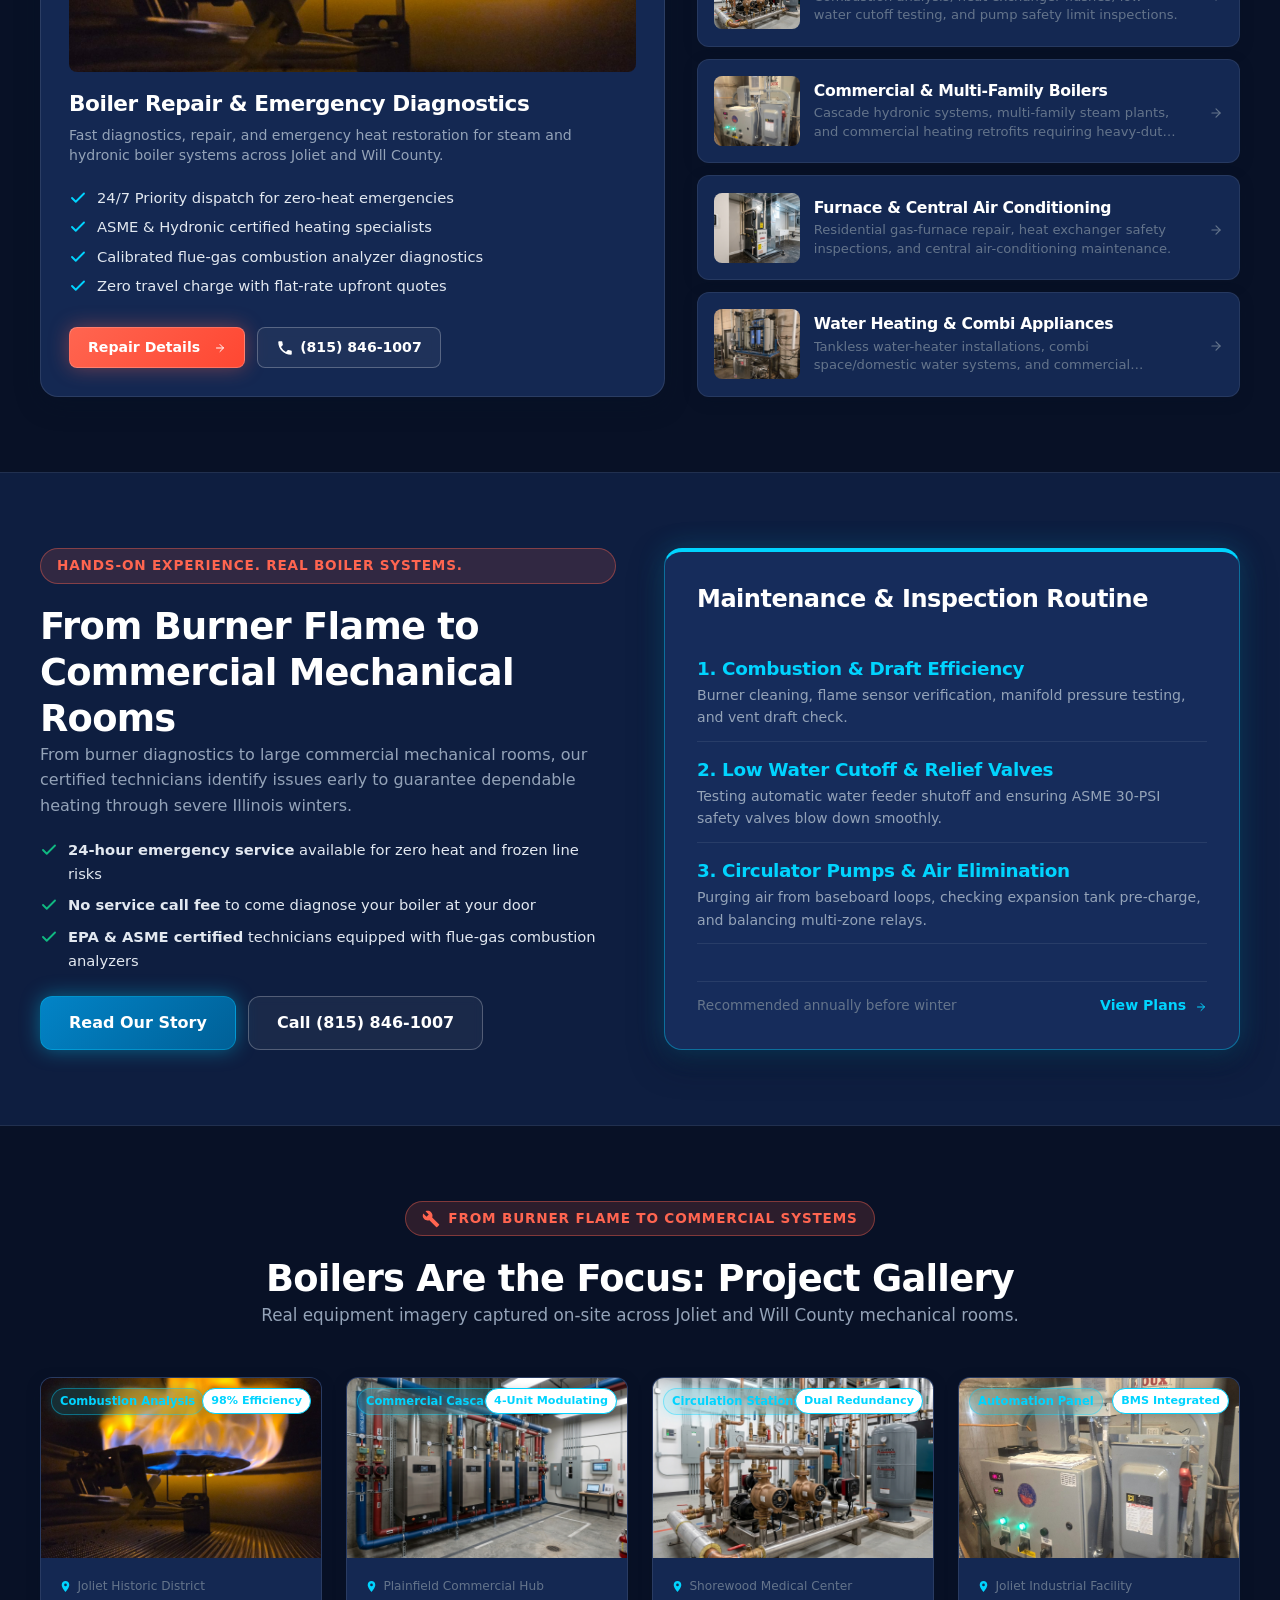
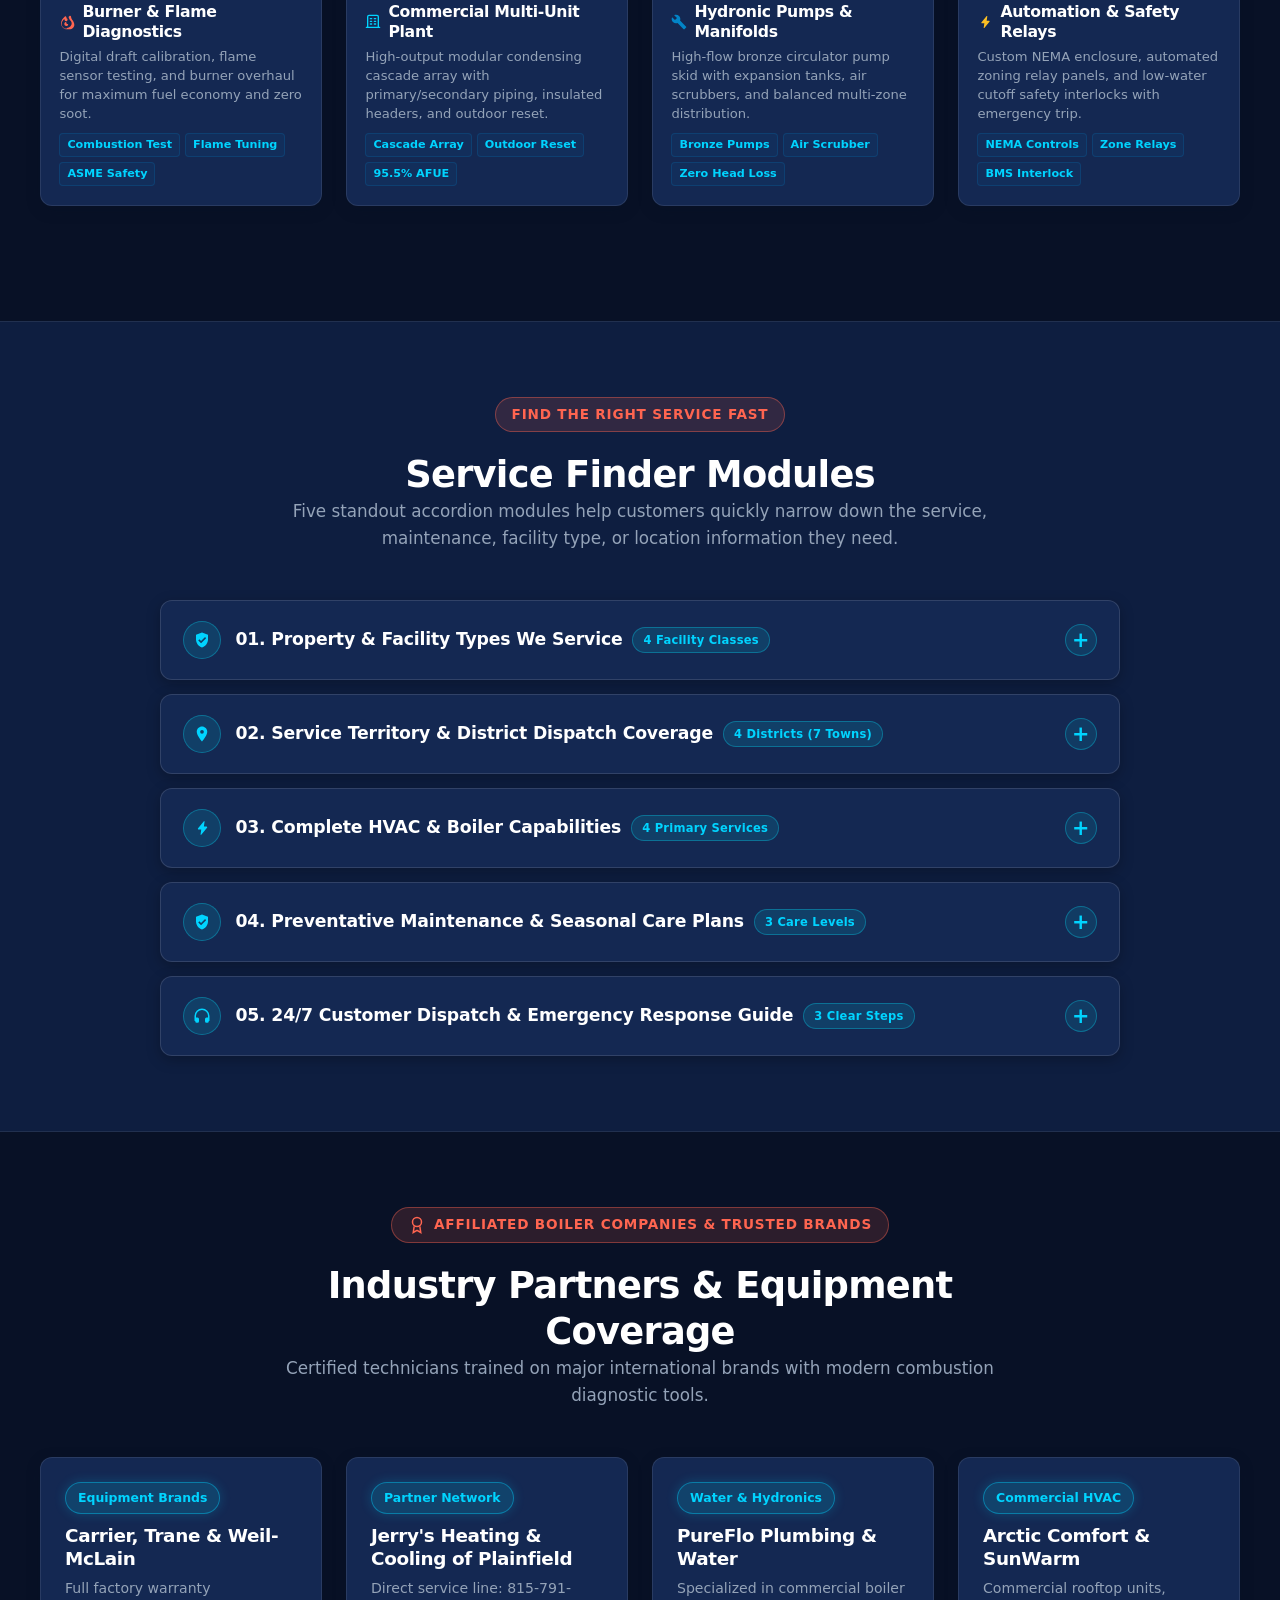
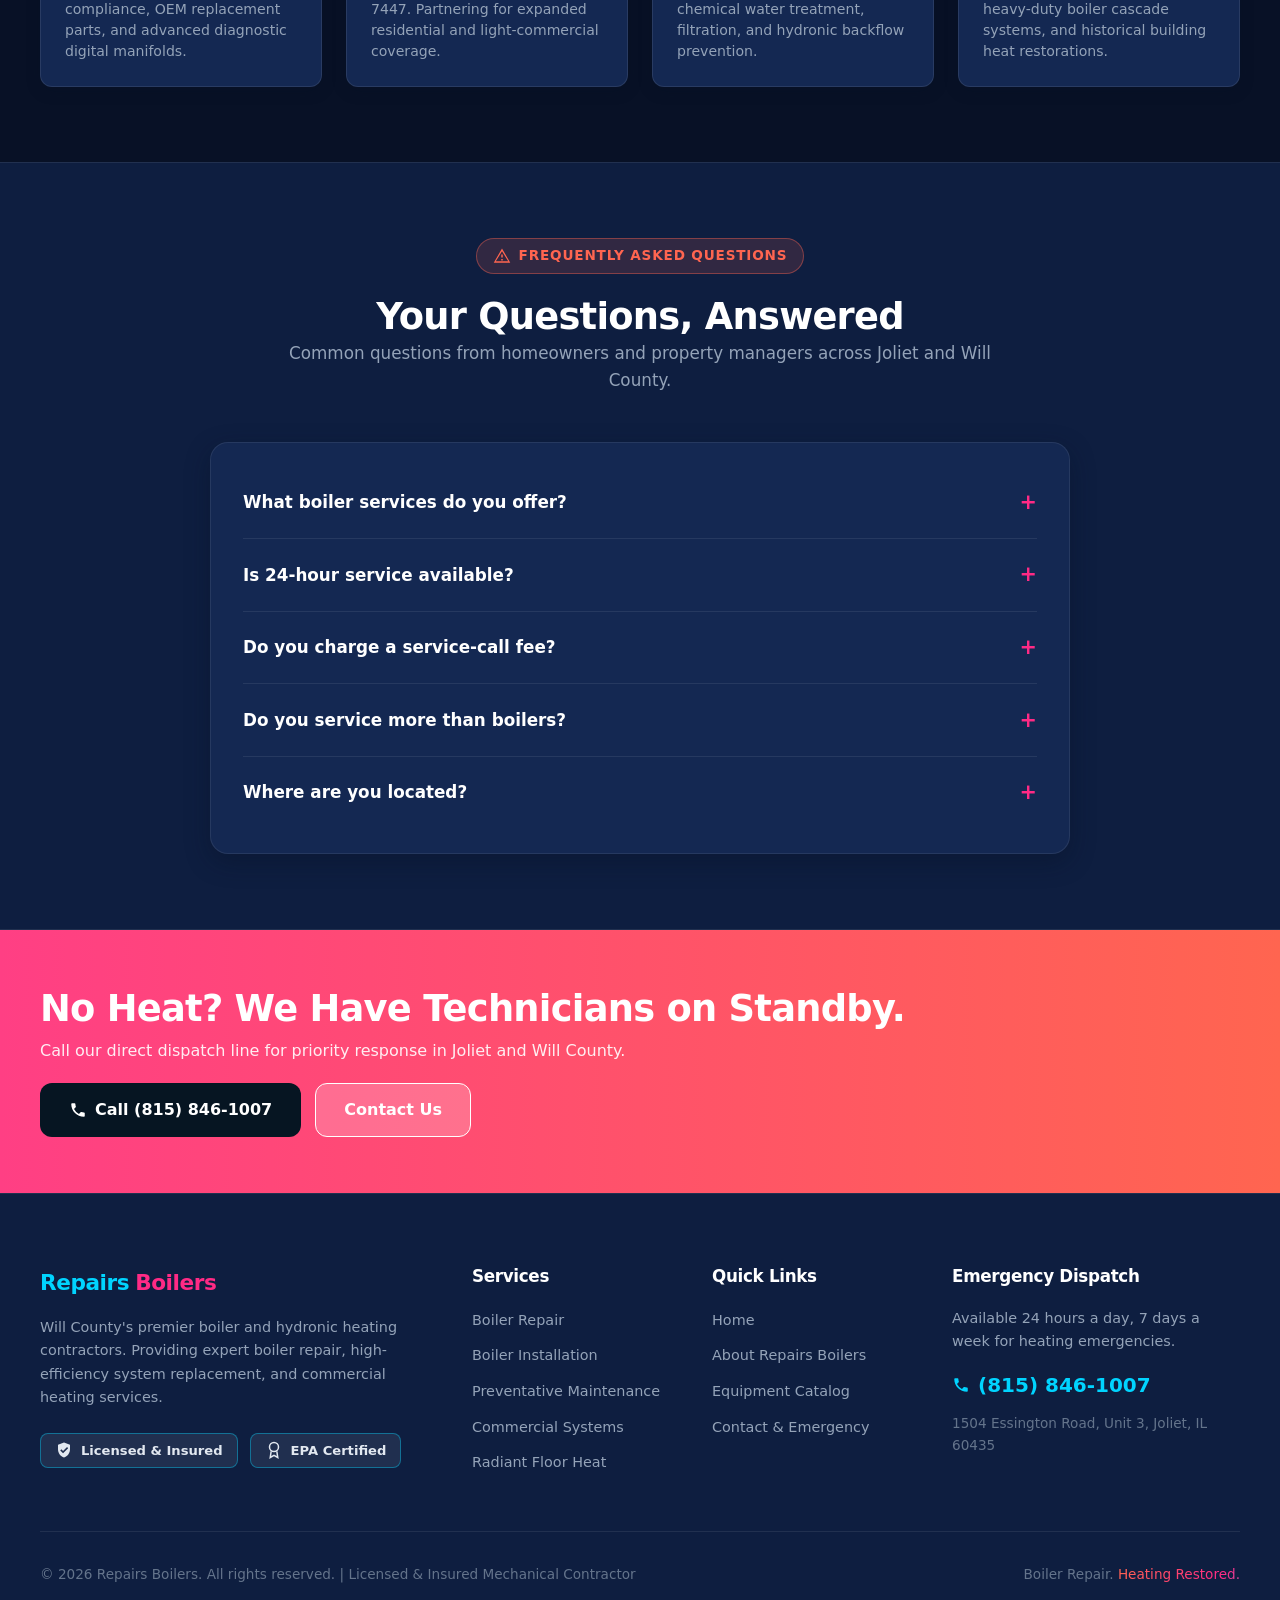
==== commit 708b726a: "feat(cro): mobile above-the-fold overhaul and multi-level parent-child accordions" ====
--- a/index.html
+++ b/index.html
@@ -89,34 +89,74 @@
           <div>
             <div class="kicker">
               <svg class="svg-icon" aria-hidden="true"><use href="#icon-bolt"></use></svg>
-              Will County's Trusted Boiler Specialists
+              Will County's Trusted Boiler &amp; Heating Specialists
             </div>
             <h1 class="hero-typewriter">
-              <span id="type-line-1" class="type-line-primary">Boiler Problems?</span>
-              <span id="type-line-2" class="type-line-accent">We Bring the Heat Back.</span>
+              <span id="type-line-1" class="type-line-primary">Boiler Problems? No Heat?</span>
+              <span id="type-line-2" class="type-line-accent">We Bring Heat Back in 60 Mins.</span>
             </h1>
             <p class="hero-lead">
-              A boiler-first heating company focused on responsive service, dependable repairs, and practical engineered solutions for residential and commercial systems throughout Joliet and Will County.
+              24/7 certified hydronic heating specialists dispatched immediately across Joliet, Plainfield, Naperville, and Will County with <strong>zero door travel fees</strong>.
             </p>
 
-            <div class="trust-tags" style="margin-bottom: 2rem;">
-              <span class="trust-tag">
-                <svg class="svg-icon" aria-hidden="true"><use href="#icon-headphones"></use></svg>
-                24-Hour Live Dispatch
-              </span>
-              <span class="trust-tag">
-                <svg class="svg-icon" aria-hidden="true"><use href="#icon-dollar"></use></svg>
-                No Door Trip Fee
-              </span>
-              <span class="trust-tag">
-                <svg class="svg-icon" aria-hidden="true"><use href="#icon-shield"></use></svg>
-                Certified Hydronic Techs
-              </span>
-            </div>
-
-            <div class="hero-actions" style="margin-bottom: 24px;">
-              <a href="tel:8158461007" class="btn btn-primary btn-lg">Explore Boiler Systems &rarr;</a>
-              <a href="#quick-form" class="btn btn-outline btn-lg">Schedule 24/7 Dispatch</a>
+            <!-- TR Miller & Four Seasons Local Trust Bar -->
+            <div class="hero-trust-bar">
+              <div class="hero-trust-stars">
+                <span class="stars-gold">★★★★★</span>
+                <strong>4.9 / 5.0</strong>
+                <span class="trust-count">(500+ Local Reviews)</span>
+              </div>
+              <div class="hero-trust-badges">
+                <span class="trust-pill"><svg class="svg-icon" aria-hidden="true"><use href="#icon-shield"></use></svg> Licensed &amp; Insured</span>
+                <span class="trust-pill"><svg class="svg-icon" aria-hidden="true"><use href="#icon-dollar"></use></svg> No Overtime Charges</span>
+                <span class="trust-pill"><svg class="svg-icon" aria-hidden="true"><use href="#icon-headphones"></use></svg> 24/7 Live Dispatch</span>
+              </div>
+            </div>
+
+            <!-- Instant Thumb-Friendly Action CTAs -->
+            <div class="hero-actions hero-actions-emergency">
+              <a href="tel:8158461007" class="btn btn-primary btn-lg hero-cta-call">
+                <svg class="svg-icon" aria-hidden="true"><use href="#icon-phone"></use></svg>
+                <div class="btn-call-text">
+                  <span class="btn-main-label">(815) 846-1007</span>
+                  <small class="btn-subtext">24/7 Live Emergency Call</small>
+                </div>
+              </a>
+              <a href="#quick-form" class="btn btn-outline btn-lg hero-cta-schedule">
+                <svg class="svg-icon" aria-hidden="true"><use href="#icon-bolt"></use></svg>
+                <div class="btn-call-text">
+                  <span class="btn-main-label">Request Fast Dispatch</span>
+                  <small class="btn-subtext">Priority Routing in 60 Mins</small>
+                </div>
+              </a>
+            </div>
+
+            <!-- ABC / TR Miller 3 Quick Problem Selector Tiles -->
+            <div class="hero-quick-tiles" aria-label="Quick Emergency Issue Selector">
+              <a href="#quick-form" class="hero-quick-tile tile-emergency" data-preset="Boiler Repair (No Heat)">
+                <span class="tile-icon-badge">🔥</span>
+                <div class="tile-info">
+                  <strong>No Heat Emergency</strong>
+                  <span>Immediate Boiler &amp; Furnace Repair</span>
+                </div>
+                <span class="tile-arrow">&rarr;</span>
+              </a>
+              <a href="#quick-form" class="hero-quick-tile tile-tuneup" data-preset="Preventative Maintenance">
+                <span class="tile-icon-badge">⚙️</span>
+                <div class="tile-info">
+                  <strong>$89 Safety Tune-Up</strong>
+                  <span>Prevent Sub-Zero Freeze-Ups</span>
+                </div>
+                <span class="tile-arrow">&rarr;</span>
+              </a>
+              <a href="#quick-form" class="hero-quick-tile tile-install" data-preset="Boiler Installation & Replacement">
+                <span class="tile-icon-badge">🏷️</span>
+                <div class="tile-info">
+                  <strong>New Boiler Rebuild</strong>
+                  <span>Up to 98% AFUE Rebates</span>
+                </div>
+                <span class="tile-arrow">&rarr;</span>
+              </a>
             </div>
 
             <div class="hero-stat-row">
@@ -156,15 +196,15 @@
               <div class="form-group">
                 <select class="field" required>
                   <option value="">I'm Interested In*</option>
-                  <option>Boiler Repair (No Heat)</option>
-                  <option>Boiler Installation & Replacement</option>
-                  <option>Preventative Maintenance</option>
-                  <option>Gas Furnace Service</option>
-                  <option>Central Air Service</option>
-                  <option>Water Heating & Commercial Boilers</option>
+                  <option value="Boiler Repair (No Heat)">Boiler Repair (No Heat)</option>
+                  <option value="Boiler Installation & Replacement">Boiler Installation &amp; Replacement</option>
+                  <option value="Preventative Maintenance">Preventative Maintenance &amp; Tune-Up</option>
+                  <option value="Gas Furnace Service">Gas Furnace Service</option>
+                  <option value="Central Air Service">Central Air Service</option>
+                  <option value="Water Heating & Commercial Boilers">Water Heating &amp; Commercial Boilers</option>
                 </select>
               </div>
-              <button type="submit" class="btn btn-primary btn-wide" style="padding: 14px 24px;"><span>Request Service Now</span> <svg class="svg-icon" style="width:13px; height:13px; margin-left:6px;" aria-hidden="true"><use href="#icon-arrow-right"></use></svg></button>
+              <button type="submit" class="btn btn-primary btn-wide" style="padding: 14px 24px;"><span>Request Fast Dispatch Now</span> <svg class="svg-icon" style="width:13px; height:13px; margin-left:6px;" aria-hidden="true"><use href="#icon-arrow-right"></use></svg></button>
               <div class="form-status" style="display:none; margin-top:12px; font-size:0.85rem; color:#34d399;"></div>
             </form>
           </div>
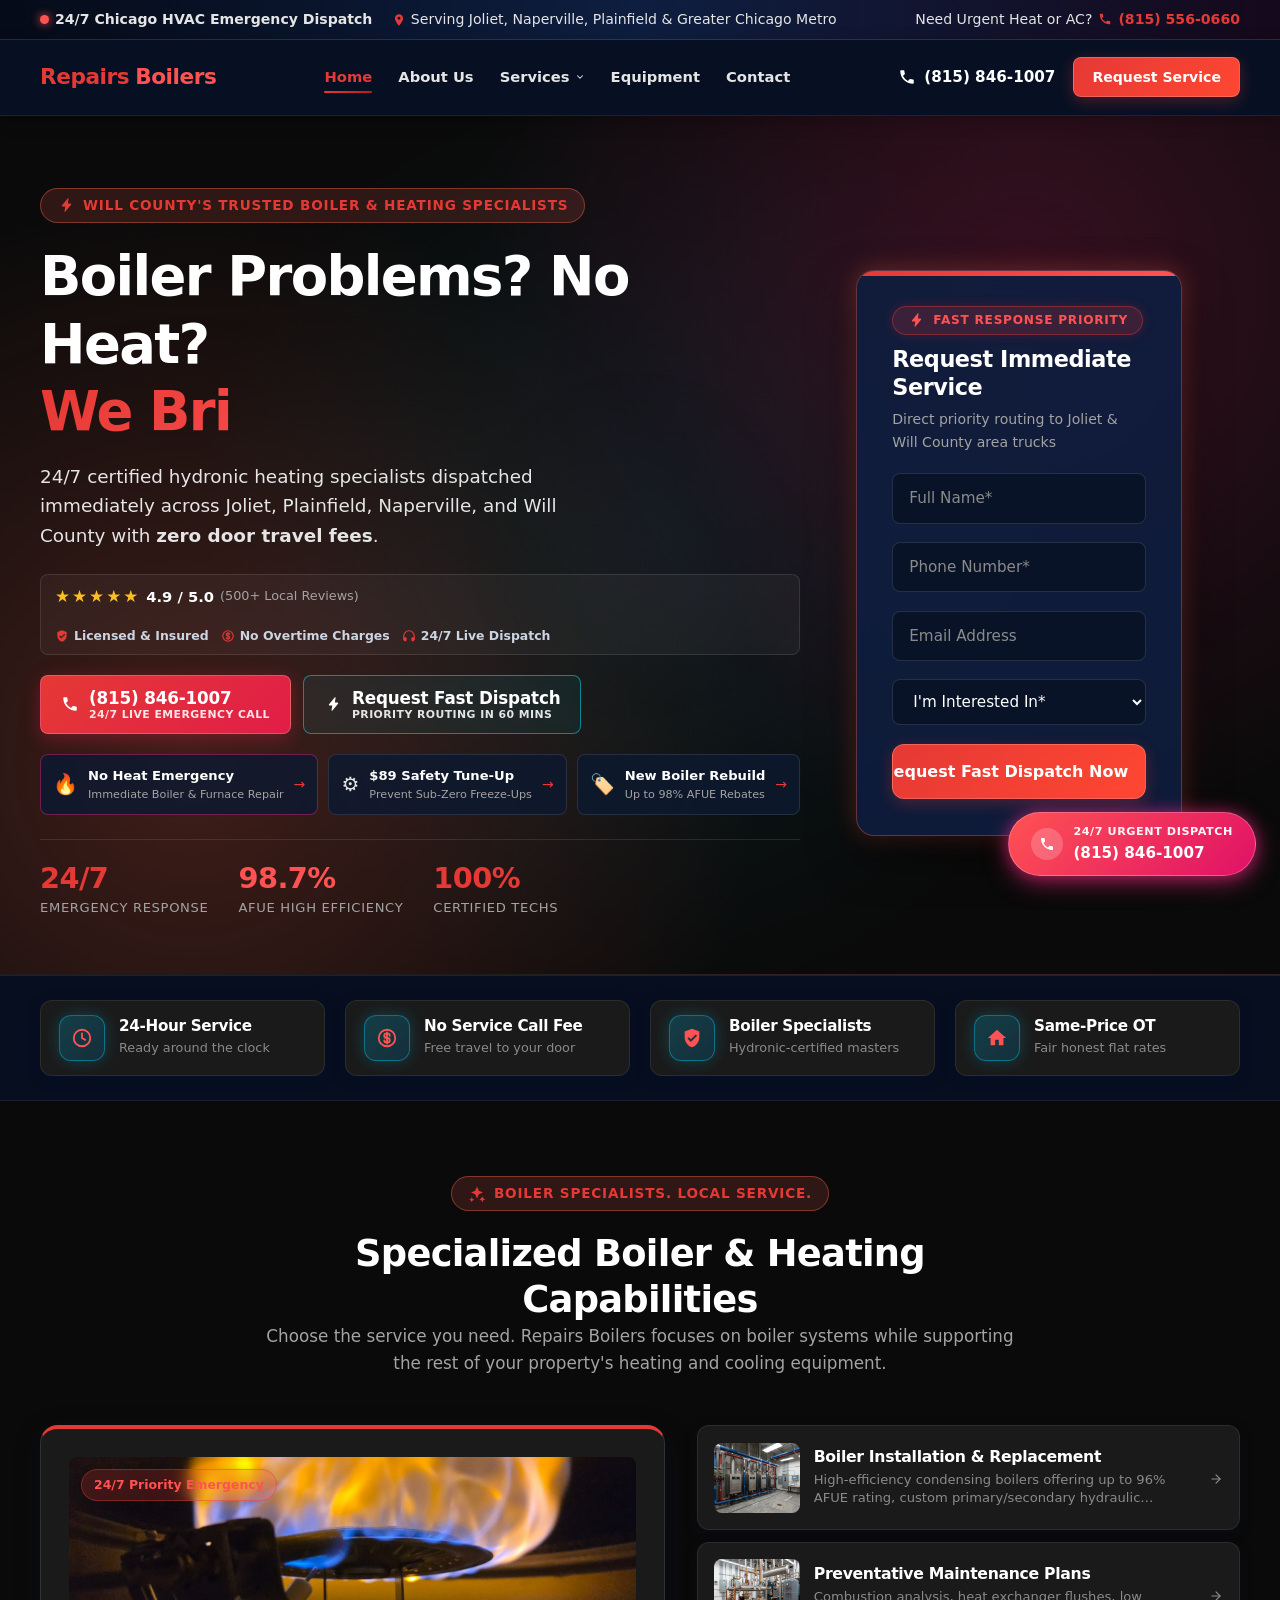
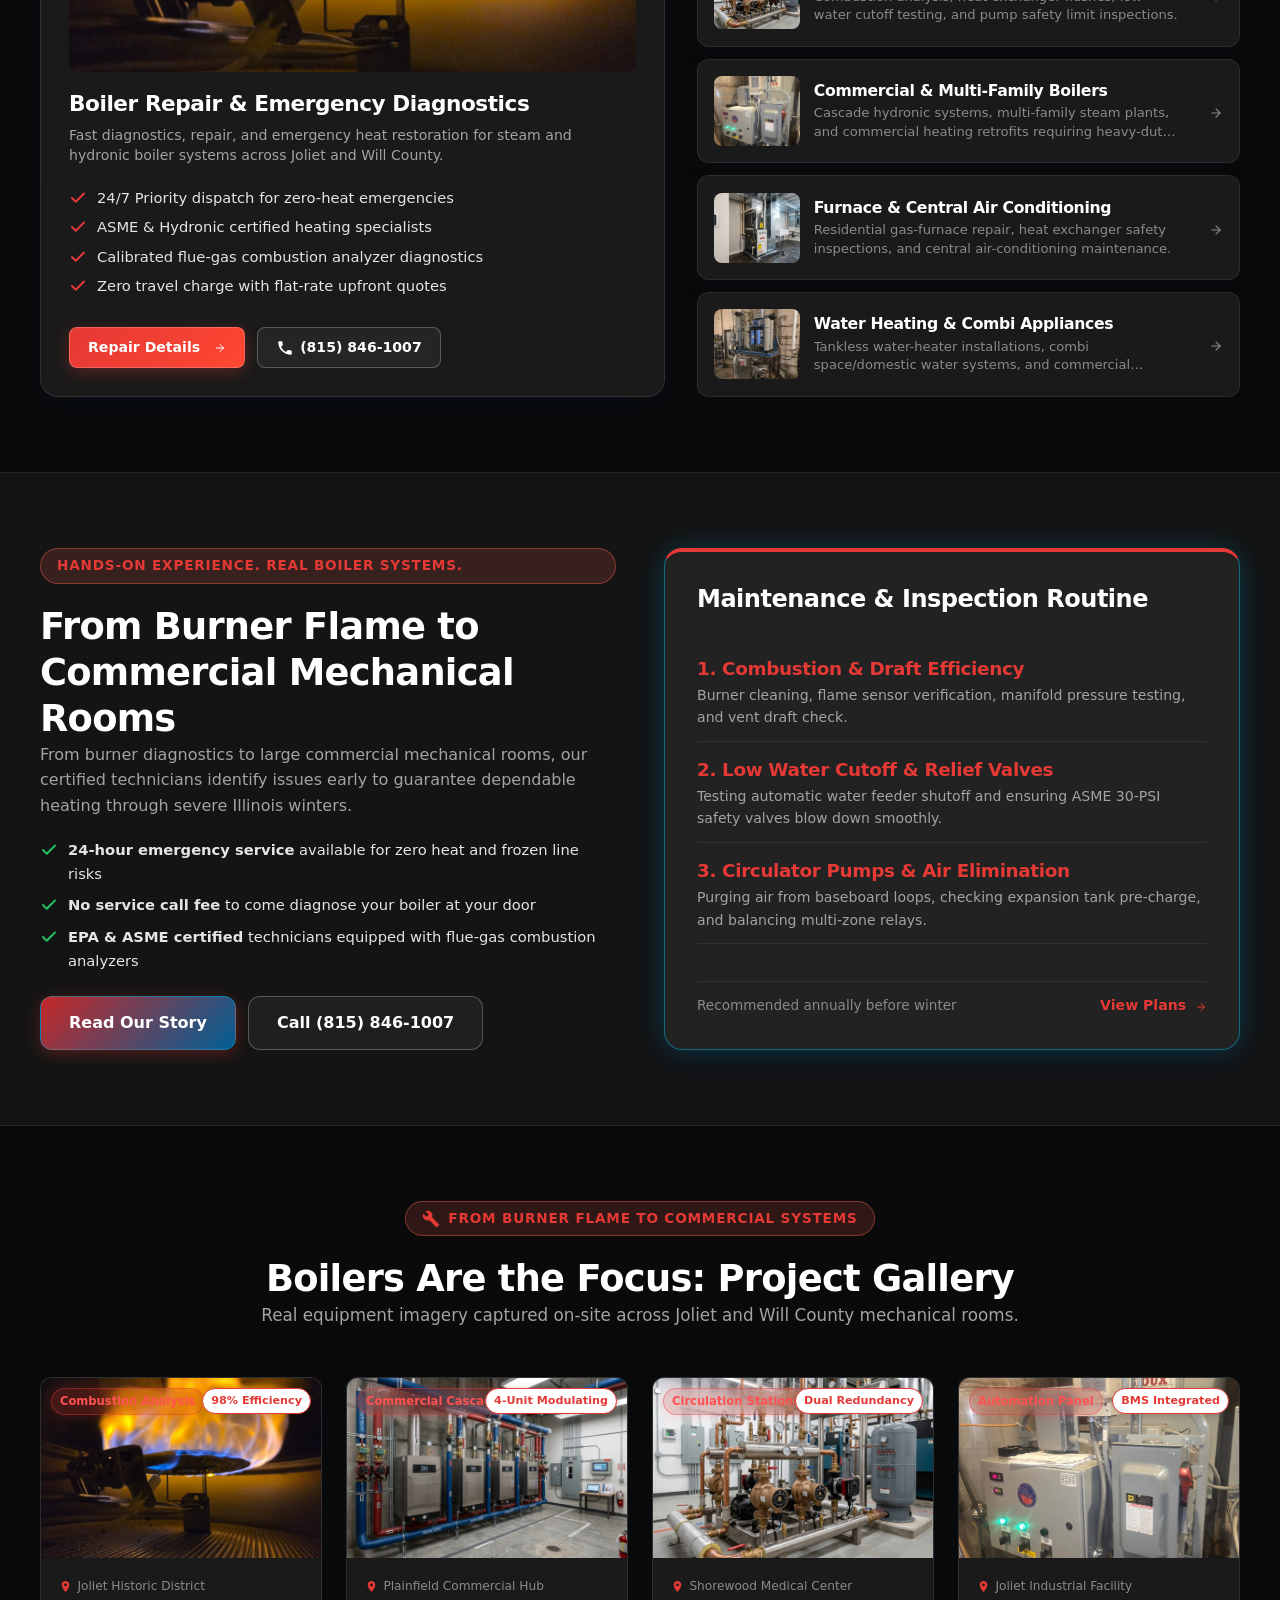
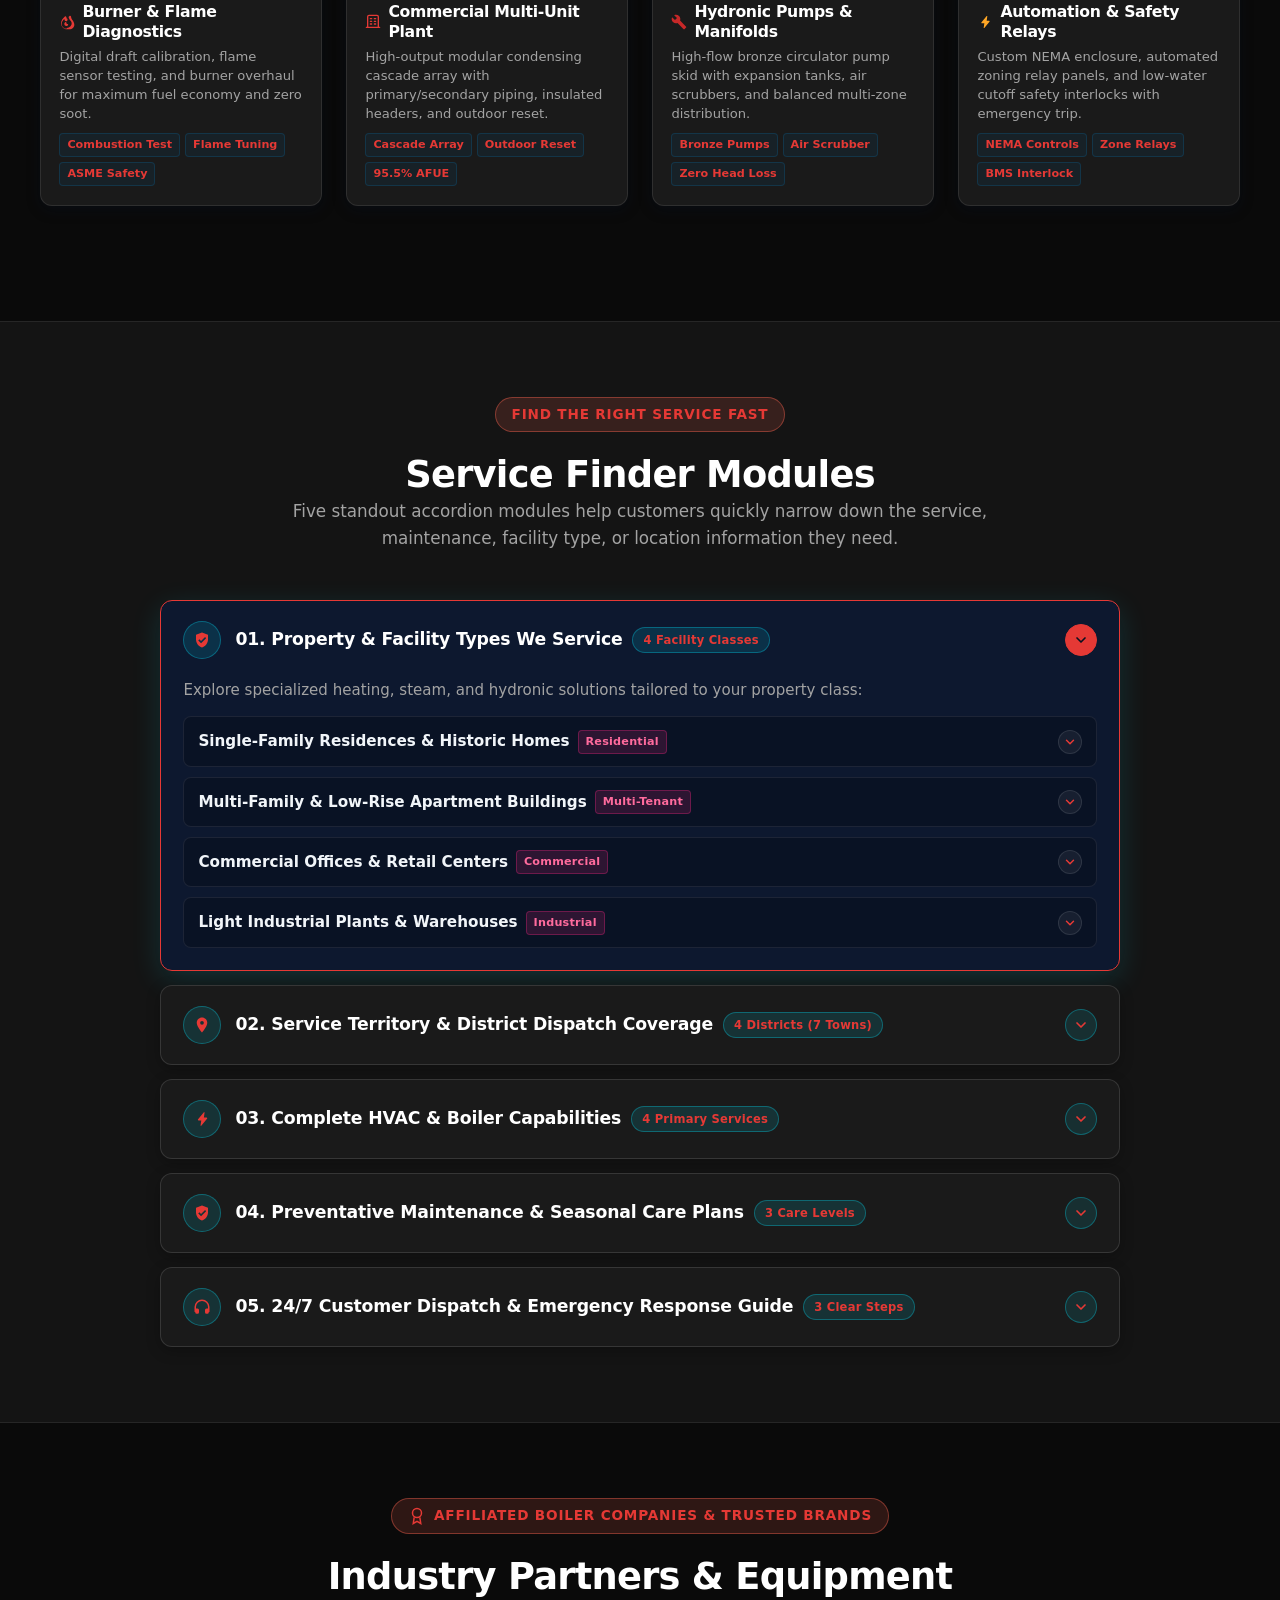
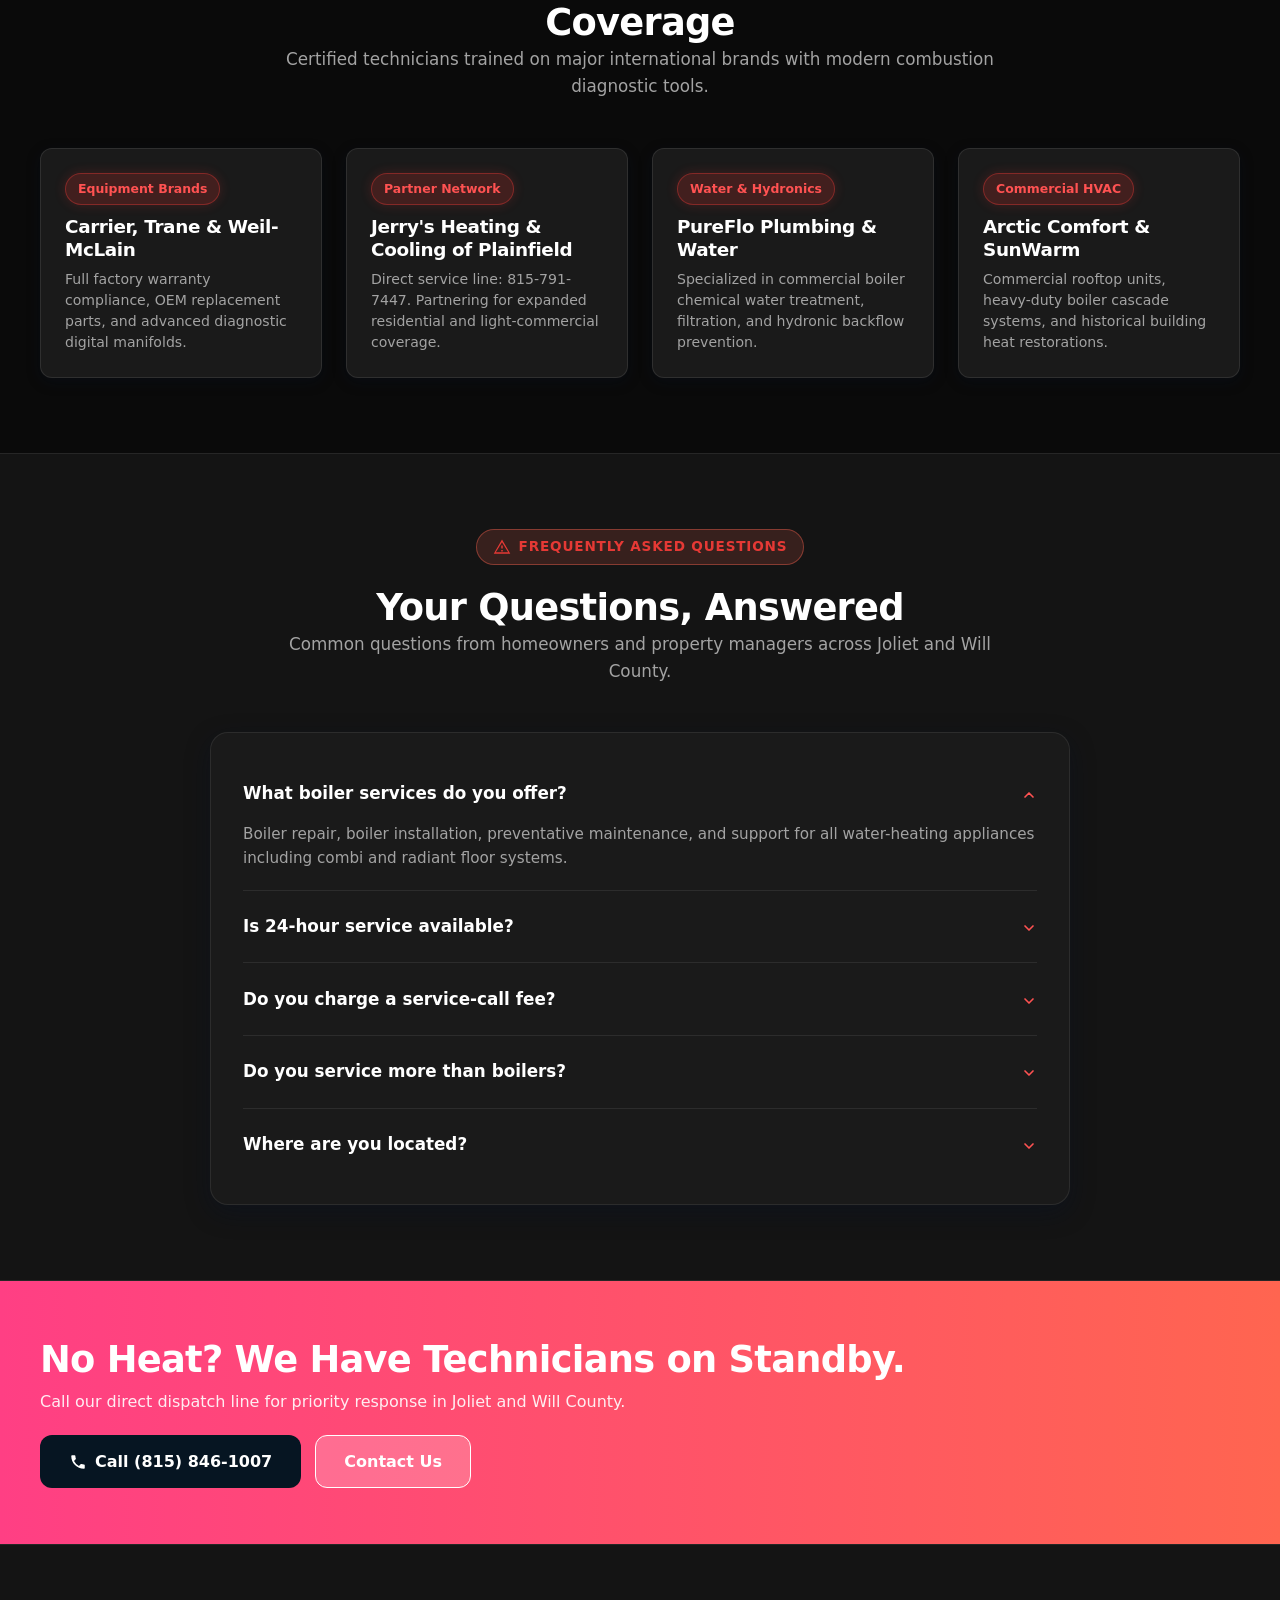
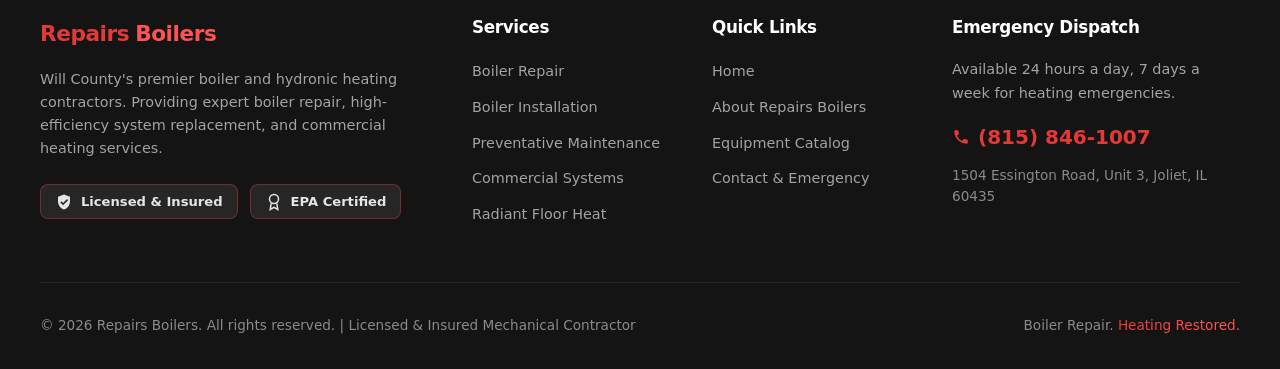
==== commit e00b71bd: "refactor: modularize CSS into dedicated stylesheets and update HTML layout files" ====
--- a/index.html
+++ b/index.html
@@ -99,7 +99,7 @@
               24/7 certified hydronic heating specialists dispatched immediately across Joliet, Plainfield, Naperville, and Will County with <strong>zero door travel fees</strong>.
             </p>
 
-            <!-- TR Miller & Four Seasons Local Trust Bar -->
+            
             <div class="hero-trust-bar">
               <div class="hero-trust-stars">
                 <span class="stars-gold">★★★★★</span>
@@ -113,7 +113,7 @@
               </div>
             </div>
 
-            <!-- Instant Thumb-Friendly Action CTAs -->
+            
             <div class="hero-actions hero-actions-emergency">
               <a href="tel:8158461007" class="btn btn-primary btn-lg hero-cta-call">
                 <svg class="svg-icon" aria-hidden="true"><use href="#icon-phone"></use></svg>
@@ -131,7 +131,7 @@
               </a>
             </div>
 
-            <!-- ABC / TR Miller 3 Quick Problem Selector Tiles -->
+            
             <div class="hero-quick-tiles" aria-label="Quick Emergency Issue Selector">
               <a href="#quick-form" class="hero-quick-tile tile-emergency" data-preset="Boiler Repair (No Heat)">
                 <span class="tile-icon-badge">🔥</span>
